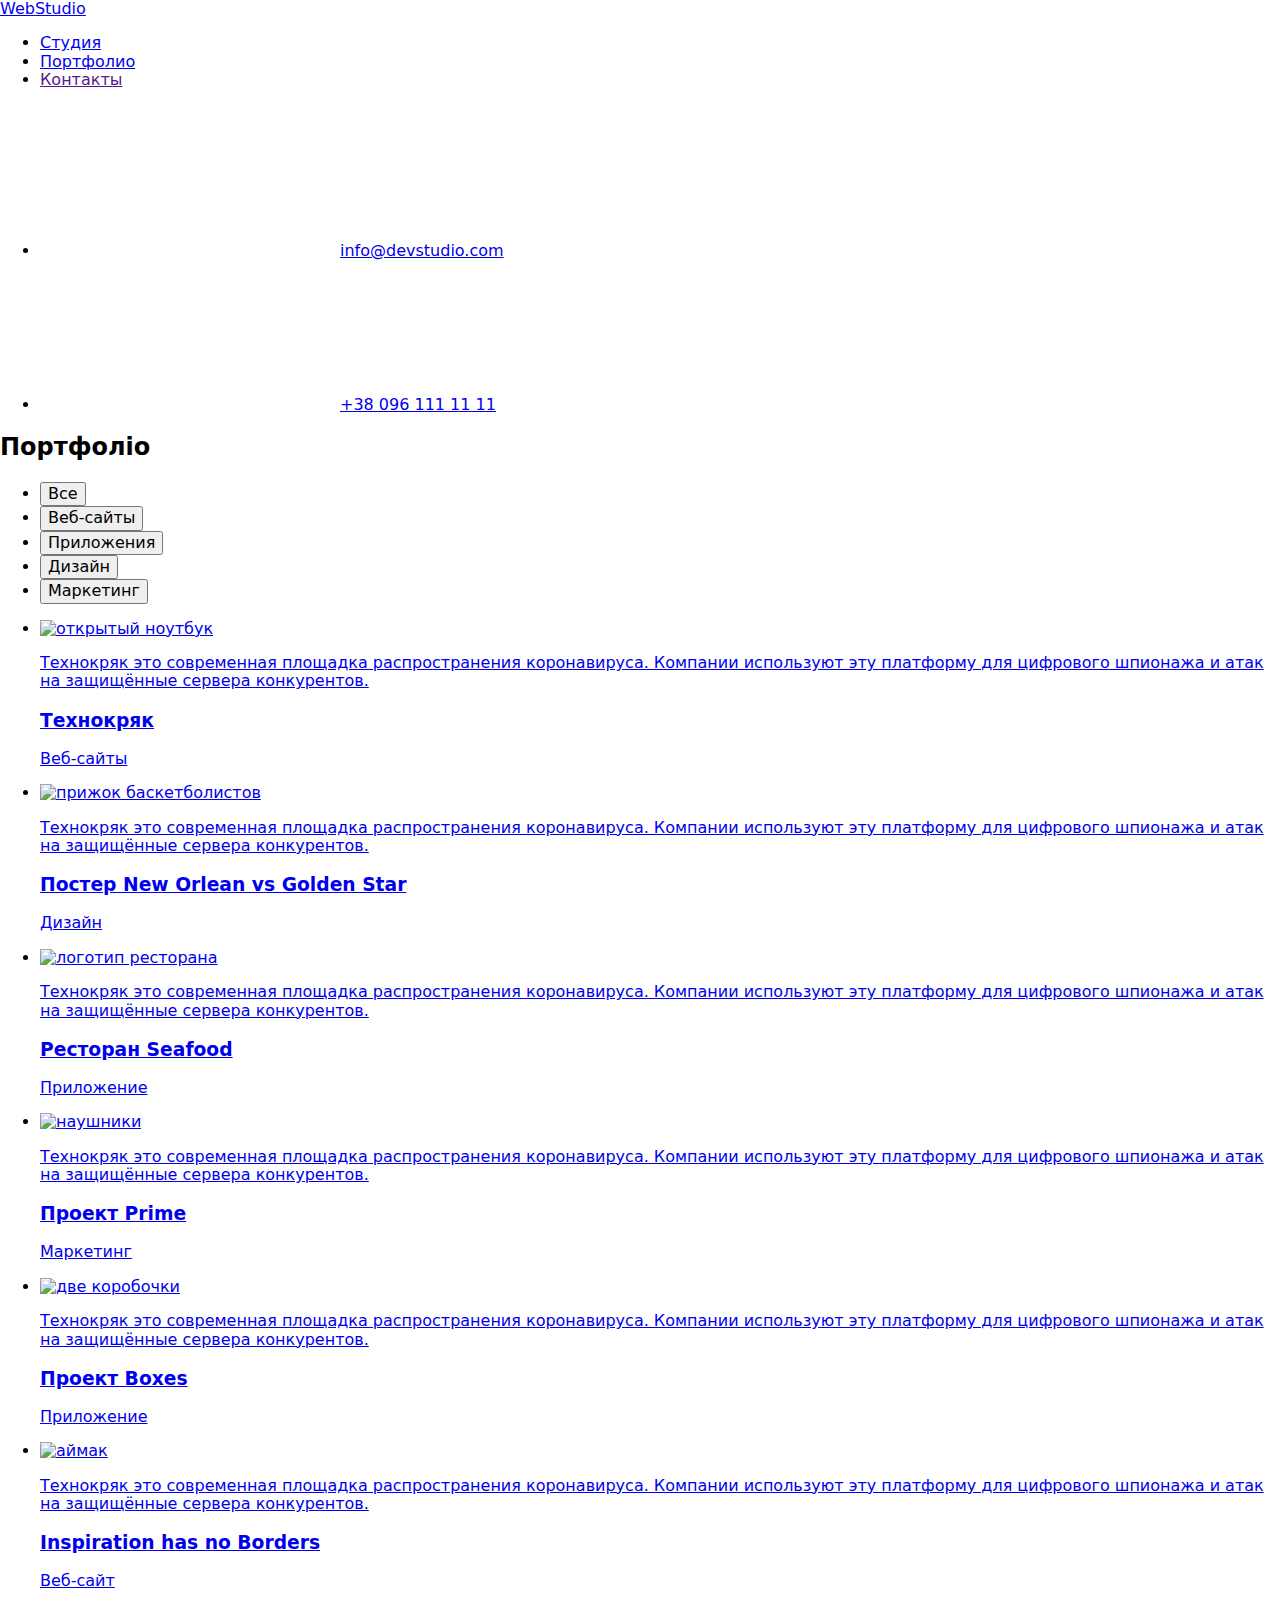
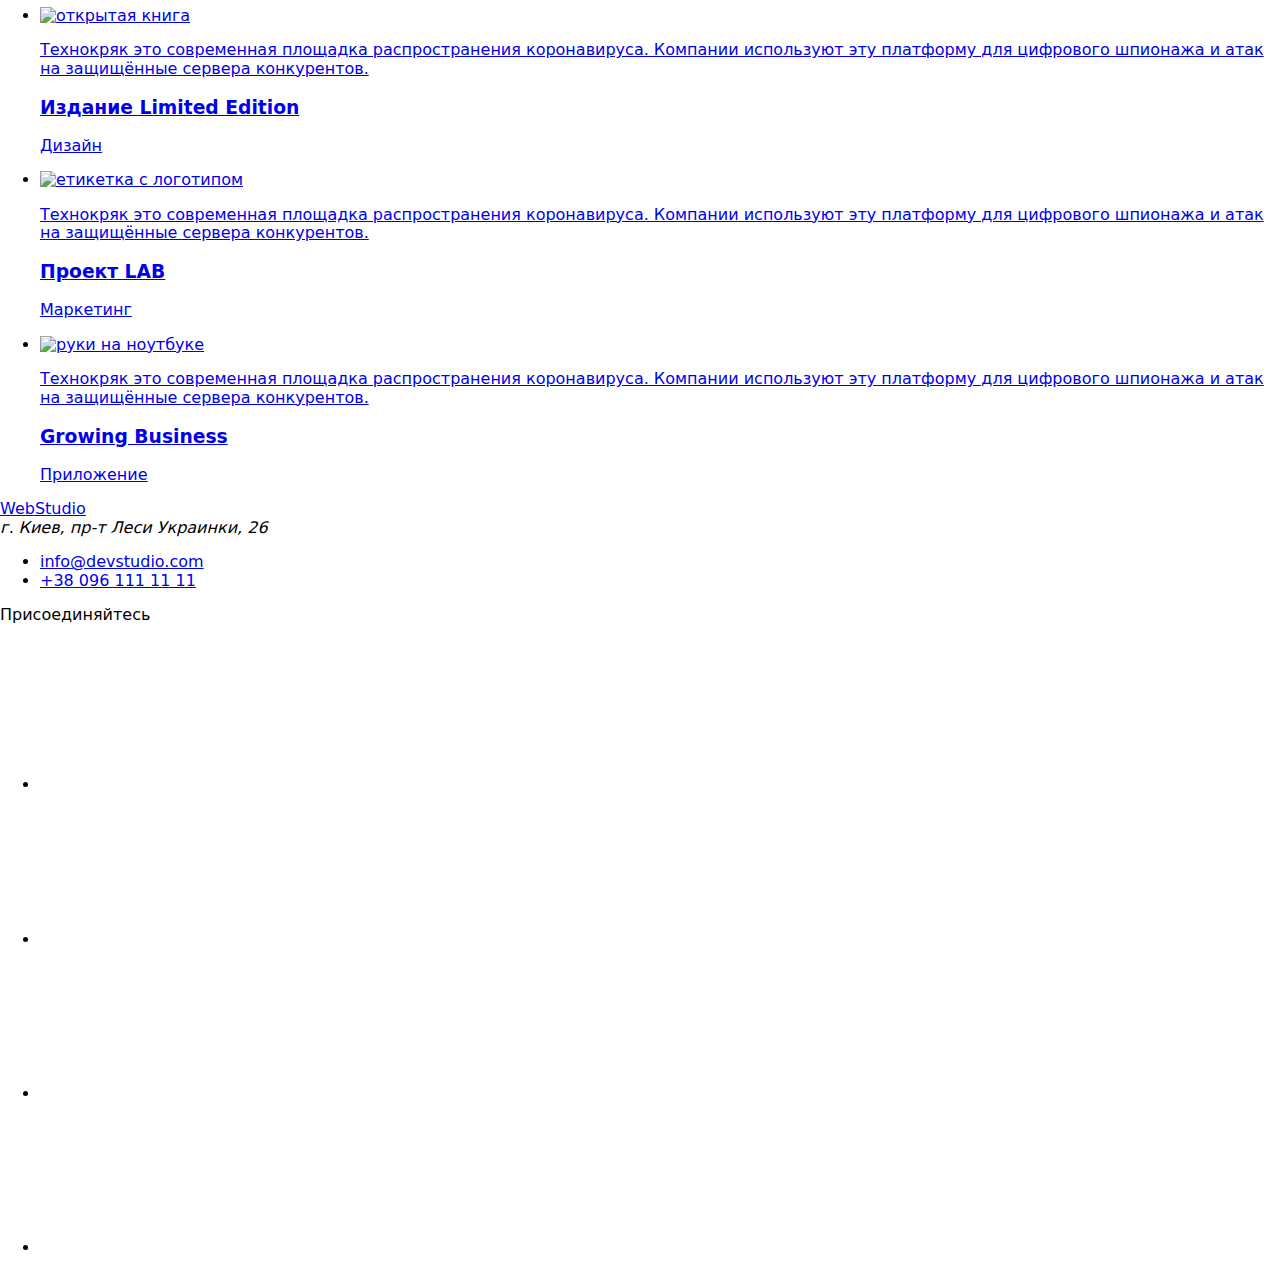
==== portfolio.html @ 2c63444f "Обновляет portfolio.html" ====
<!DOCTYPE html>
<html lang="ru">
  <head>
    <meta charset="UTF-8" />
    <meta name="viewport" content="width=device-width, initial-scale=1.0" />
    <title>WebStudio</title>
    <link rel="stylesheet" href="https://cdnjs.cloudflare.com/ajax/libs/modern-normalize/1.0.0/modern-normalize.min.css">
    <link rel="preconnect" href="https://fonts.gstatic.com"> 
    <link rel="preconnect" href="https://fonts.gstatic.com"> 
    <link href="https://fonts.googleapis.com/css2?family=Raleway:wght@700&family=Roboto:wght@400;500;700;900&display=swap" rel="stylesheet">
    <link rel="stylesheet" href="./css/styles.css">
  </head>

  <body>
    <!--Шапка сайта-->
    <header>
      <div class="head">
        <nav class="navigation">
          <a class="logo-blue" href="./index.html">Web<span class="logo-black">Studio</span>
          </a>
            <ul class="site-nav">
              <li class="item">
                <a href="./index.html" class="link ">Студия</a>
              </li>
              <li class="item">
                <a href="./portfolio.html" class="link current">Портфолио</a>
              </li>
              <li class="item">
                <a href="" class="link">Контакты</a>
              </li>
          </ul>
        </nav>

        <ul class="adrress-header">
          <li class="mail-link"><a class="adrress" href="mailto:info@example.com">
            <svg class="mail-svg">
              <use href="./images/symbol-defs.svg#envelope"></use>
            </svg>info@devstudio.com</a></li>
          <li class="mail-link"><a class="adrress" href="tel:+380991111111">
            <svg class="phone-svg">
              <use href="./images/symbol-defs.svg#smartphone"></use>
            </svg>+38 096 111 11 11</a></li>
      </ul>
      </div>
    </header>

    <main>
      <!--Кнопки-->
      <section class="portfolio">

          <h2 class="visually-hidden">Портфоліо</h2>
            <ul class="filter-item">
              <li class="filter-list">
                <button type="button" class="filter-btn">Все</button>
              </li>
              <li class="filter-list">
                <button type="button" class="filter-btn">Веб-сайты</button>
              </li>
              <li class="filter-list">
                <button type="button" class="filter-btn">Приложения</button>
              </li>
              <li class="filter-list">
                <button type="button" class="filter-btn">Дизайн</button>
              </li>
              <li class="filter-list">
                <button type="button" class="filter-btn">Маркетинг</button>
              </li>
            </ul>
        

      <!--Все предложения в портфолио-->
        <div class="joboffer">
          <ul class="offers-list">
            <li class="item">
              <a class="offers-item-link" href="#">
                <div class="img-overlay">
                    <img src="./images/Laptop.jpg" alt="открытый ноутбук">
                      <p class="paragraf-text">
                        Технокряк это современная площадка распространения коронавируса.
                        Компании используют эту платформу для цифрового шпионажа и атак 
                        на защищённые сервера конкурентов. 
                      </p>
                </div>
            <div class="offers-info">
                  <h3 class="offers-list">Технокряк</h3>
                  <p class="heading">Веб-сайты</p>
                
            </div>
          
            </a>
            </li>
          
          <li class="item">
            <a class="offers-item-link" href="#">
              <div class="img-overlay">
                <img src="./images/Bascketball.jpg" alt="прижок баскетболистов">
                <p class="paragraf-text">
                  Технокряк это современная площадка распространения коронавируса.
                  Компании используют эту платформу для цифрового шпионажа и атак 
                  на защищённые сервера конкурентов. 
                </p>
            </div>
            <div class="offers-info">
              <h3 class="offers-list">Постер New Orlean vs Golden Star</h3>
              <p class="heading">Дизайн</p>
           </div>
            </a>
          </li>
          <li class="item">
            <a class="offers-item-link" href="#">
              <div class="img-overlay">
                <img src="./images/Fish.jpg" alt="логотип ресторана">
                <p class="paragraf-text">
                  Технокряк это современная площадка распространения коронавируса.
                  Компании используют эту платформу для цифрового шпионажа и атак 
                  на защищённые сервера конкурентов. 
                </p>
              </div>
            <div class="offers-info">
              <h3 class="offers-list">Ресторан Seafood</h3>
              <p class="heading">Приложение</p>
            </div>  
          </a>
        </li>
          <li class="item">
            <a class="offers-item-link" href="#">
              <div class="img-overlay">
                <img src="./images/Headphone.jpg" alt="наушники">
                <p class="paragraf-text">
                  Технокряк это современная площадка распространения коронавируса.
                  Компании используют эту платформу для цифрового шпионажа и атак 
                  на защищённые сервера конкурентов. 
                </p>
              </div>
            <div class="offers-info">
              <h3 class="offers-list">Проект Prime</h3>
              <p class="heading">Маркетинг</p>
            </div>
            </a>
          </li>
          <li class="item">
            <a class="offers-item-link" href="#"> 
              <div class="img-overlay">
                <img src="./images/Boxes.jpg" alt="две коробочки">
                <p class="paragraf-text">
                  Технокряк это современная площадка распространения коронавируса.
                  Компании используют эту платформу для цифрового шпионажа и атак 
                  на защищённые сервера конкурентов. 
                </p>
              </div>
            <div class="offers-info">
              <h3 class="offers-list">Проект Boxes</h3>
              <p class="heading">Приложение</p>
            </div>
            </a>
        </li>
          <li class="item">
            <a class="offers-item-link" href="#">
              <div class="img-overlay">
                <img src="./images/Monitor.jpg" alt="аймак">
                <p class="paragraf-text">
                  Технокряк это современная площадка распространения коронавируса.
                  Компании используют эту платформу для цифрового шпионажа и атак 
                  на защищённые сервера конкурентов. 
                </p>
              </div>
            <div class="offers-info">
              <h3 class="offers-list">Inspiration has no Borders</h3>
              <p class="heading">Веб-сайт</p>
            </div>  
          </a>
          </li>
          <li class="item">
            <a class="offers-item-link" href="#">
              <div class="img-overlay">
                <img src="./images/Book.jpg" alt="открытая книга">
                <p class="paragraf-text">
                  Технокряк это современная площадка распространения коронавируса.
                  Компании используют эту платформу для цифрового шпионажа и атак 
                  на защищённые сервера конкурентов. 
                </p>
              </div>
            <div class="offers-info"> 
              <h3 class="offers-list">Издание Limited Edition</h3>
              <p class="heading">Дизайн</p>
            </div>  
          </a>
          </li>
          <li class="item">
            <a class="offers-item-link" href="#">
              <div class="img-overlay">
                <img src="./images/Label.jpg" alt="етикетка с логотипом">
                <p class="paragraf-text">
                  Технокряк это современная площадка распространения коронавируса.
                  Компании используют эту платформу для цифрового шпионажа и атак 
                  на защищённые сервера конкурентов. 
                </p>
              </div>
            <div class="offers-info">
              <h3 class="offers-list">Проект LAB</h3>
              <p class="heading">Маркетинг</p>
            </div>
            </a>
          </li>
          <li class="item">
            <a class="offers-item-link" href="#">
              <div class="img-overlay">
                <img src="./images/LaptopHands.jpg" alt="руки на ноутбуке">
                <p class="paragraf-text">
                  Технокряк это современная площадка распространения коронавируса.
                  Компании используют эту платформу для цифрового шпионажа и атак 
                  на защищённые сервера конкурентов. 
                </p>
              </div>   
            <div class="offers-info">
              <h3 class="offers-list">Growing Business</h3>
              <p class="heading">Приложение</p>
            </div>  
          </a>
          </li>
        </ul>
      </div>
      </section>
    </main>
    <!--Футер-->
    <footer class="footer">
      <div class="container position">
        <div>
            <a href="./index.html" class="logo-blue">Web<span class="logo-white">Studio</span></a>
            <address class="adrress-post">
              г. Киев, пр-т Леси Украинки, 26
              </address>
            <ul class="adrress-footer">
              <li class="adrress-item">
                <a href="mailto:info@example.com" class="adrress">info@devstudio.com</a>
              </li>
              <li>
                <a href="tel:+380991111111" class="adrress">+38 096 111 11 11</a>
              </li>
            </ul>
        </div>
        <div class="socials-footer">
          <p class="footer-apendix">Присоединяйтесь</p>
          <ul class="socials-link svg-list">
            <li class="roster"><a class="master-social" href="https://www.instagram.com">
              <svg class="icon-social"><use href="./images/symbol-defs.svg#instagram"></use>
              </svg>
            </a>
            </li>
            <li class="roster"><a class="master-social" href="https://twitter.com">
              <svg class="icon-social"><use href="./images/symbol-defs.svg#twitter"></use>
              </svg>
            </a>
          </li>
            <li class="roster"><a class="master-social" href="https://www.facebook.com">
              <svg class="icon-social"><use href="./images/symbol-defs.svg#facebook"></use>
              </svg>
            </a>
          </li>
            <li class="roster"><a class="master-social" href="https://www.linkedin.com">
              <svg class="icon-social"><use href="./images/symbol-defs.svg#linkedin"></use>
              </svg>
            </a>
          </li>
          </ul>
        </div>
      </div>
      
    </footer>
  </body>
</html>
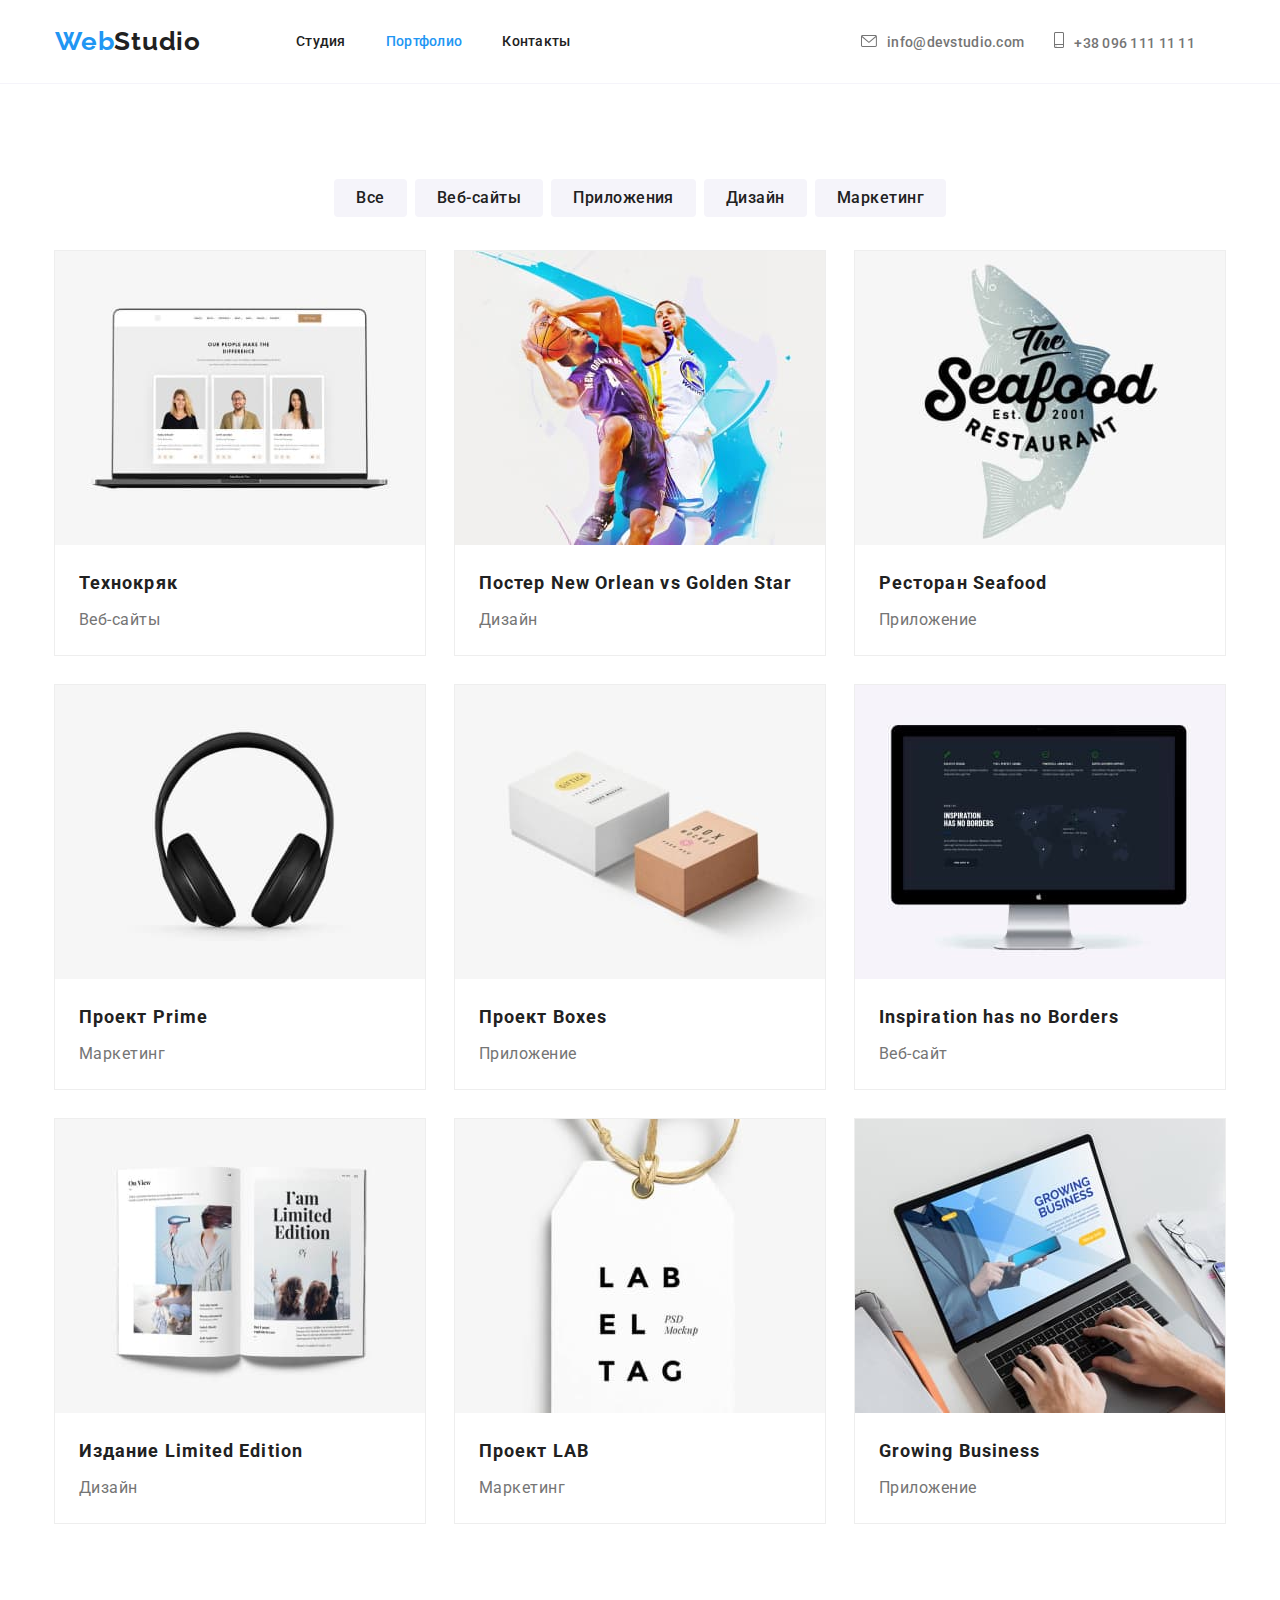
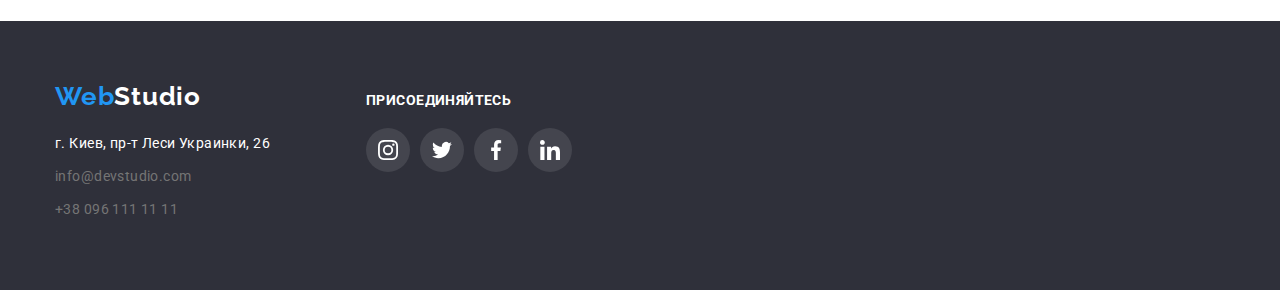
==== commit d9a1a2a7: "Добавляет JS" ====
--- a/portfolio.html
+++ b/portfolio.html
@@ -13,7 +13,7 @@
 
   <body>
     <!--Шапка сайта-->
-    <header>
+    <header class="page-header">
       <div class="head">
         <nav class="navigation">
           <a class="logo-blue" href="./index.html">Web<span class="logo-black">Studio</span>
@@ -267,5 +267,12 @@
       </div>
       
     </footer>
+    <script>
+      const { height: pageHeaderHeight } = document
+        .querySelector(".page-header")
+        .getBoundingClientRect();
+
+      document.body.style.paddingTop = `${pageHeaderHeight}px`;
+    </script>
   </body>
 </html>--- a/css/styles.css
+++ b/css/styles.css
@@ -0,0 +1,839 @@
+:root {
+    --primary-text-color: #757575;
+    --title-text-color:  #212121;
+    --accent-color: #2196F3;
+    --accent-color-card: rgba(33, 150, 243, 0.9);
+    --hero-text-color: #FFFFFF;
+    --transparent-color: rgba(255, 255, 255, 0.6);
+    --icon-main-color:  #AFB1B8;
+
+    --background-main-color: #E5E5E5; 
+    --background-secondary-color: #F5F4FA;
+    --background-hero-color: #C4C4C4;
+    --background-hero-footer-color: #2F303A;
+    --background-head-color: #FFFFFF;
+}          
+        /* цвет основного текста (светло-серый)  #757575; */
+        /* цвет вторичного текста (заголовки, ближе к черному) #212121; */
+        /* цвет акцента #2196F3; */
+        /* цвет текста героя и почтового адреса (белый) #FFFFFF; */
+        /* цвет прозрачный (адрес) rgba(255, 255, 255, 0.6); */
+
+        /* цвет фона основной (белее) #E5E5E5; */
+        /* цвет фона вторичный (серее) #F5F4FA; */
+        /* цвет фона героя и футера #2F303A */
+        /* цвет фона в хедере (белый) #FFFFFF */
+
+body {
+    padding-top: 80px;
+
+    font-family: 'Roboto', sans-serif;
+
+    color: var(--primary-text-color);
+}
+
+h1, 
+h2, 
+h3 {
+    font-family: 'Roboto', sans-serif;
+    font-weight: 900;
+}
+
+main {
+    background-color: var(--background-main-color--);
+}
+
+a {
+    text-decoration: none;
+}
+
+li {
+    list-style: none;
+}
+
+h1, 
+h2,
+h3,
+ul,
+p {
+    margin-top: 0;
+    margin-bottom: 0;
+    padding-left: 0;
+}
+
+/* Common */
+
+.container {
+    display: inline-flex;
+    align-items: center;
+
+    width: 1200px;
+    padding: 0 15px;
+	margin: 0 auto;
+}
+
+
+/* Header */
+
+header {
+    position: fixed;
+    width: 100%;
+    top: 0;
+    left: 0;
+    
+    border-bottom: 1px solid var(--background-secondary-color);
+
+    background-color: var(--background-head-color);
+}
+
+.head {
+    display: flex;
+    align-items: center;
+
+    width: 1200px;
+    padding: 0 15px;
+	margin: 0 auto;
+}
+.navigation {
+    display: flex;
+    align-items: center;
+}
+
+.mail-svg {
+    margin-right: 10px;
+    width: 16px;
+    height: 12px;
+}
+.phone-svg {
+    margin-right: 10px;
+    width: 10px;
+    height: 16px;
+}
+
+.adrress:focus {
+    fill: var(--accent-color)
+}
+    
+/* Logo */
+
+.logo-blue {
+    margin-right: 95px;
+
+    font-family: Raleway;
+    font-weight: 700;
+    font-size: 26px;
+    line-height: 31px;
+    letter-spacing: 0.03em;
+
+    color: var(--accent-color);
+}
+.logo-black {
+    color: var(--title-text-color);
+}
+.logo-white {
+    color: var(--hero-text-color);
+}
+
+/* Site-nav */
+.site-nav {
+    display: flex;
+    align-items: center;
+}
+.site-nav .item {
+    display: inline-flex;
+}
+
+.site-nav > .item:not(:last-child) {
+    margin-right: 40px;
+}
+
+.site-nav .link {
+    display: inline;
+    padding-top: 32px;
+    padding-bottom: 32px;
+
+    font-weight: 500;
+    font-size: 14px;
+    line-height: 1.14px;
+    letter-spacing: 0.02em;
+
+    color: var(--title-text-color);
+}
+
+.site-nav .link:hover,
+.site-nav .link:focus{
+    color: var(--accent-color);
+}
+
+.site-nav .link.current {
+    color: var(--accent-color);
+}
+
+/* Adrress effect */
+
+.adrress-header {
+
+    display: flex;
+    align-items: center;
+    margin-left: auto;
+}
+
+.adrress-header .adrress,
+.adrress-footer .adrress {
+    fill: var(--primary-text-color);
+    color: var(--primary-text-color);
+}
+
+.adrress-header .adrress {
+    display: inline-block;
+    padding: 32px 0;
+    
+    font-family: Roboto;
+    font-weight: 500;
+    font-size: 14px;
+    line-height: 16px;
+    letter-spacing: 0.02em;
+}
+
+.adrress-header .adrress:hover,
+.adrress-header .adrress:focus,
+.adrress-footer .adrress:hover,
+.adrress-footer .adrress:focus{
+    color: var(--accent-color);
+    fill: currentColor;
+}
+
+.mail-link {
+    margin-left: auto;
+    margin-right: 30px;
+}
+
+.adrress-post {
+    margin-top: 20px;
+    margin-bottom: 9px;
+
+    font-style: normal;
+    font-weight: 400;
+    font-size: 14px;
+    line-height: 1.71;
+    letter-spacing: 0.03em;
+
+    color: var(--hero-text-color);
+}
+
+.adrress-footer {
+    margin-bottom: 9px;
+
+    font-style: normal;
+    font-weight: 400;
+    font-size: 14px;
+    line-height: 1.71;
+    letter-spacing: 0.03em;
+}
+
+/* Hero */
+.hero {
+    padding: 0;
+    margin: 0 auto;
+    text-align: center;
+
+    background-color: var(--background-hero-color);
+}
+
+/* Ставить картинку на героя */
+
+.overlay {
+    max-width: 1600px;
+    height: 600px;
+    padding-top: 200px;
+    padding-bottom: 200px;
+    /* image overlay - це виділив на макеті image overlay і там відобразилося */
+    background-image: linear-gradient(
+        to right,
+        rgba(47, 48, 58, 0.4), 
+        rgba(47, 48, 58, 0.4)
+        ), url(../images/hero-image.jpg);
+    background-size: cover;
+    background-position: center;
+    background-repeat: no-repeat;
+    margin: 0 auto;
+    
+    
+
+}
+
+.hero-title {
+    margin: 0 auto 30px;
+    
+    font-size: 44px;
+    line-height: 1.36;
+    letter-spacing: 0.06em;
+    text-transform: uppercase;
+
+    color: var(--hero-text-color);
+}
+
+.heading-container {
+    width: 696px;
+    height: 120px;
+    margin: 0 auto;
+}
+
+/* Button */
+.button {
+    padding: 10px 32px;
+    min-width: 200px;
+    align-items: baseline;
+    text-align: center; 
+    
+    font-weight: 700;
+    font-size: 16px;
+    line-height: 1.87;
+    
+    letter-spacing: 0.06em;
+    cursor: pointer;
+    border-radius: 4px;
+    border: none;
+    color: var(--hero-text-color); 
+    background-color: var(--accent-color);
+}
+
+.button:hover,
+.button:focus {
+    box-shadow: 0px 4px 4px rgba(0, 0, 0, 0.15);
+}
+
+
+
+
+/* Section*/
+
+.visually-hidden {
+    position: absolute;
+    width: 1px;
+    height: 1px;
+    margin: -1px;
+    border: 0;
+    padding: 0;
+    
+    white-space: nowrap;
+    clip-path: inset(100%);
+    clip: rect(0 0 0 0);
+    overflow: hidden;
+  }
+
+.employment-title {
+    margin-bottom: 50px;
+    display: block;
+
+    font-weight: 700;
+    font-size: 36px;
+    line-height: 1.16;
+    text-align: center;
+    letter-spacing: 0.03em;
+
+    color: var(--title-text-color);
+}
+
+.title-description {
+    font-weight: 400;
+    font-size: 14px;
+    line-height: 1.71;
+    letter-spacing: 0.03em;
+}
+
+/* Feature-list */
+.section {
+    padding-top: 94px;
+    padding-bottom: 94px;
+} 
+.feature-list {
+    display: flex;
+}
+
+.feature-svg {
+    display: flex;
+    justify-content: center;
+    margin-bottom: 30px;
+    padding: 25px 0px;
+    background-color: var(--background-secondary-color);
+    border-radius: 4px;
+}
+
+.item-svg {
+  
+    width: 70px;
+    height: 70px;
+}
+.feature-benefits:not(:nth-child(4n)) {
+    margin-right: 30px;
+}
+
+.feature-benefits {
+    width: calc((1170px - 90px) / 4);
+}
+
+.icon-benefits {
+    display: flex;
+    justify-content: center;
+    align-items: center;
+    
+    background-color: var(--background-secondary-color);
+}
+
+.feature-list .title {
+    margin-bottom: 10px;
+
+    font-weight: 700;
+    font-size: 14px;
+    line-height: 1.14;
+    letter-spacing: 0.03em;
+    text-transform: uppercase;
+
+    color: var(--title-text-color);
+}
+
+.feature-list-description {
+    
+    font-weight: 400;
+    font-size: 14px;
+    line-height: 24px;
+    letter-spacing: 0.03em;
+}
+
+/* Employment */
+
+.employment-section {
+    padding-top: 0;
+    padding-bottom: 94px;
+}
+
+.container {
+    display: block;
+}
+
+.team-heading {
+    display: block;
+    margin-bottom: 50px;
+
+    font-weight: 700;
+    font-size: 36px;
+    line-height: 1.16;
+    text-align: center;
+    letter-spacing: 0.03em;
+
+    color: var(--title-text-color);
+}
+
+.employment {
+    
+    display: flex;
+    justify-content: space-between;
+}
+
+.employment .item {
+    position: relative;
+    width: 370px;
+}
+
+.employment-overlay::before {
+    position: absolute;
+}
+
+.employment-overlay {
+    position: absolute;
+    bottom: 0;
+    width: 100%;
+    height: 70px;
+    display: flex;
+    align-items: center;
+    justify-content: center;
+    color: var(--hero-text-color);
+    background: rgba(47, 48, 58, 0.8);
+}
+
+.employment-text {
+    font-family: Roboto;
+    font-style: normal;
+    font-weight: bold;
+    font-size: 14px;
+    line-height: 16px;
+    text-align: center;
+    letter-spacing: 0.03em;
+    text-transform: uppercase;
+}
+
+/* .employment-overlay {
+    display: inline-block;
+    position: relative;
+
+    bottom: 0px;
+    width: 100%;
+    height: 20px;
+
+    background-color: #fff;
+} */
+
+/* Our-team */
+.team-section {
+    background-color: var(--background-secondary-color);
+}
+
+
+.team-list {
+    display: flex;
+    justify-content: space-between;
+    border-radius: 0px;
+}
+
+.social .distance:not(:last-child) {
+    margin-right: 10px;
+}
+
+
+.team-card {
+    height: 428px;
+    border-radius: 0px 0px 4px 4px;
+    box-shadow: 
+    0px 1px 3px rgba(0, 0, 0, 0.12), 
+    0px 1px 1px rgba(0, 0, 0, 0.14), 
+    0px 2px 1px rgba(0, 0, 0, 0.2);
+    background-color: #ffffff;
+    }
+
+.card-face {
+    margin-bottom: 30px;
+}
+
+.team-list .person {
+    margin-bottom: 10px;
+
+    font-weight: 500;
+    font-size: 16px;
+    line-height: 1.19;
+    text-align: center;
+    letter-spacing: 0.03em;
+
+    color: var(--title-text-color);
+}
+
+.duties {
+    margin-bottom: 10px;
+    font-weight: normal;
+    font-size: 16px;
+    line-height: 1.19;
+    text-align: center;
+    letter-spacing: 0.03em;
+}
+
+.social {
+    display: flex;
+    justify-content: center;
+}
+.master-icon:focus,
+.master-icon:hover {
+    background-color: var(--accent-color);
+    color: var(--hero-text-color);
+}
+
+.master-icon {
+    display: inline-flex;
+    justify-content: center;
+    align-items: center;
+    width: 44px;
+    height: 44px;
+    border-radius: 50%;
+
+    background-color: #FFFFFF;
+    color: var(--icon-main-color);
+}
+
+.icon-social {
+    width: 20px;
+    height: 20px;
+    fill: currentColor;
+}
+.position{
+    display: flex;
+    align-items: baseline;
+}
+
+/* Постоянные клиенты */
+
+.client {
+
+}
+
+.client-heading {
+    display: block;
+    margin-top: 94px;
+    margin-bottom: 50px;
+
+    font-weight: 700;
+    font-size: 36px;
+    line-height: 1.16;
+    text-align: center;
+    letter-spacing: 0.03em;
+
+    color: var(--title-text-color);
+}
+
+.client-icon {
+    display: flex;
+    padding-bottom: 94px;
+}
+
+.list {
+    list-style: none;
+    padding-left: 0;
+    padding-right: 0;
+    margin-top: 0;
+    margin-bottom: 0;
+}
+
+.client-container {
+    margin-right: 30px;
+}
+.client-link:focus,
+.client-link:hover {
+    fill: var(--accent-color);
+    border: 1px solid var(--accent-color);
+}
+
+.client-link {
+    display: block;
+    width: 170px;
+    height: 90px;
+    border: 1px solid #afb1b8;
+    border-radius: 4px;
+    color: var(--icon-main-color);
+    fill: var(--icon-main-color);
+}
+
+.client-svg1 {
+    width: 44px;
+    height: 49px;
+    margin: 20px 63px;
+}
+/* Футер */
+
+.footer-apendix {
+    margin-bottom: 20px;
+}
+
+.footer {
+    padding-top: 60px;
+    padding-bottom: 60px;
+    background-color: var(--background-hero-footer-color);
+}
+
+.adrress-footer .adrress-item:not(:last-child) {
+    margin-bottom: 9px;
+    
+}
+
+.socials-footer {
+    display: block;
+    margin-left: 70px;
+    align-items: center;
+    font-style: normal;
+    font-weight: 700;
+    font-size: 14px;
+    line-height: 16px;
+    letter-spacing: 0.03em;
+    text-transform: uppercase;
+
+    color: var(--hero-text-color);
+}
+
+.master-social:hover,
+.master-social:focus {
+    background-color: var(--accent-color);
+    color: var(--hero-text-color);
+}
+
+.socials-link {
+    display: inline-flex;
+    justify-content: center;
+}
+
+.socials-link .roster:not(:last-child) {
+    margin-right: 10px;
+}
+
+.master-social {
+    display: inline-flex;
+    justify-content: center;
+    align-items: center;
+    width: 44px;
+    height: 44px;
+    border-radius: 50%;
+
+    background-color: rgba(255, 255, 255, 0.1);
+    color: var(--hero-text-color);
+}
+
+
+                /* Стили для portfolio.html */
+
+/* Butoons */
+.portfolio {
+    padding-top: 94px;
+    padding-bottom: 94px;
+}
+
+.filter-item {
+	display: flex;
+	justify-content: center;
+    margin-bottom: 34px;
+}
+
+.filter-list:not(:last-child) {
+    margin-right: 8px;
+}
+
+.filter-btn{
+    padding: 6px 22px;
+
+    align-items: baseline;
+
+    cursor: pointer;
+    border-style: none;
+    border-radius: 4px;
+    min-width: 73px;
+
+    font-weight: 500;
+    font-size: 16px;
+    line-height: 1.62;
+    text-align: center;
+    letter-spacing: 0.03em;
+
+    color: var(--title-text-color);
+    background-color: var(--background-secondary-color);
+}
+
+.filter-btn:hover,
+.filter-btn:focus{
+    color: var(--hero-text-color);
+    background-color: var(--accent-color);
+    box-shadow: 0px 3px 1px rgba(0, 0, 0, 0.1),
+                0px 1px 2px rgba(0, 0, 0, 0.08), 
+                0px 2px 2px rgba(0, 0, 0, 0.12);
+}
+
+                /* All offers */
+ 
+.joboffer {   
+
+    width: 1200px;
+    padding: 0 15px;
+    margin: 0 auto;
+}
+
+.offers-list { 
+    
+    display: flex;
+    flex-wrap: wrap;
+
+    margin-bottom: 4px;
+
+    font-weight: 700;
+    font-size: 18px;
+    line-height: 2;
+    letter-spacing: 0.06em;
+
+    color: var(--title-text-color);
+} 
+
+.offers-list .item {
+
+    /* position: relative; */
+    width: 370px;
+
+    outline: 1px solid #eeeeee;
+    margin-right: 30px;
+    margin-bottom: 30px;
+
+    background-color: #fff;
+}
+
+.offers-list .item:nth-child(3n) {
+    margin-right: 0;
+}
+
+.offers-list .item:nth-last-child(-n +3) {
+    margin-bottom: 0;
+}
+.offers-list a,
+.offers-list img {
+    display: block;
+}
+
+.heading {
+    font-weight: 400;
+    font-size: 16px;
+    line-height: 1.87;
+    letter-spacing: 0.03em;
+
+    color: var(--primary-text-color);
+}    
+.offers-item-link:focus,
+.offers-item-link:hover {
+    box-shadow: 0px 1px 1px rgba(0, 0, 0, 0.12), 
+                0px 4px 4px rgba(0, 0, 0, 0.06), 
+                1px 4px 6px rgba(0, 0, 0, 0.16);
+}
+
+.offers-item-link .offers-info {
+    padding: 20px 24px;
+}
+
+.img-overlay {
+    position: relative;
+}
+
+/* Card text */
+
+.paragraf-text {
+    position: absolute;
+    
+    display: flex;
+
+    color: var(--hero-text-color);
+    width: 322px;
+    height: 168px;
+    top: 63px;
+    right: 24px;
+    bottom: 63px;
+    left: 24px;
+
+    font-weight: normal;
+    font-size: 18px;
+    line-height: 1.56;
+    letter-spacing: 0.03em;
+
+    opacity: 0;
+}
+
+.item:hover .paragraf-text {
+    opacity: 1;
+}
+
+.img-overlay:hover::before{
+    opacity: 1;
+}
+
+.img-overlay:before {
+    display: inline-block;
+    content: '';
+
+    position: absolute;
+    width: 100%;
+    height: 100%;    
+    bottom: 0;
+    background-color: var(--accent-color-card);
+    opacity: 0;
+}
+
+
+
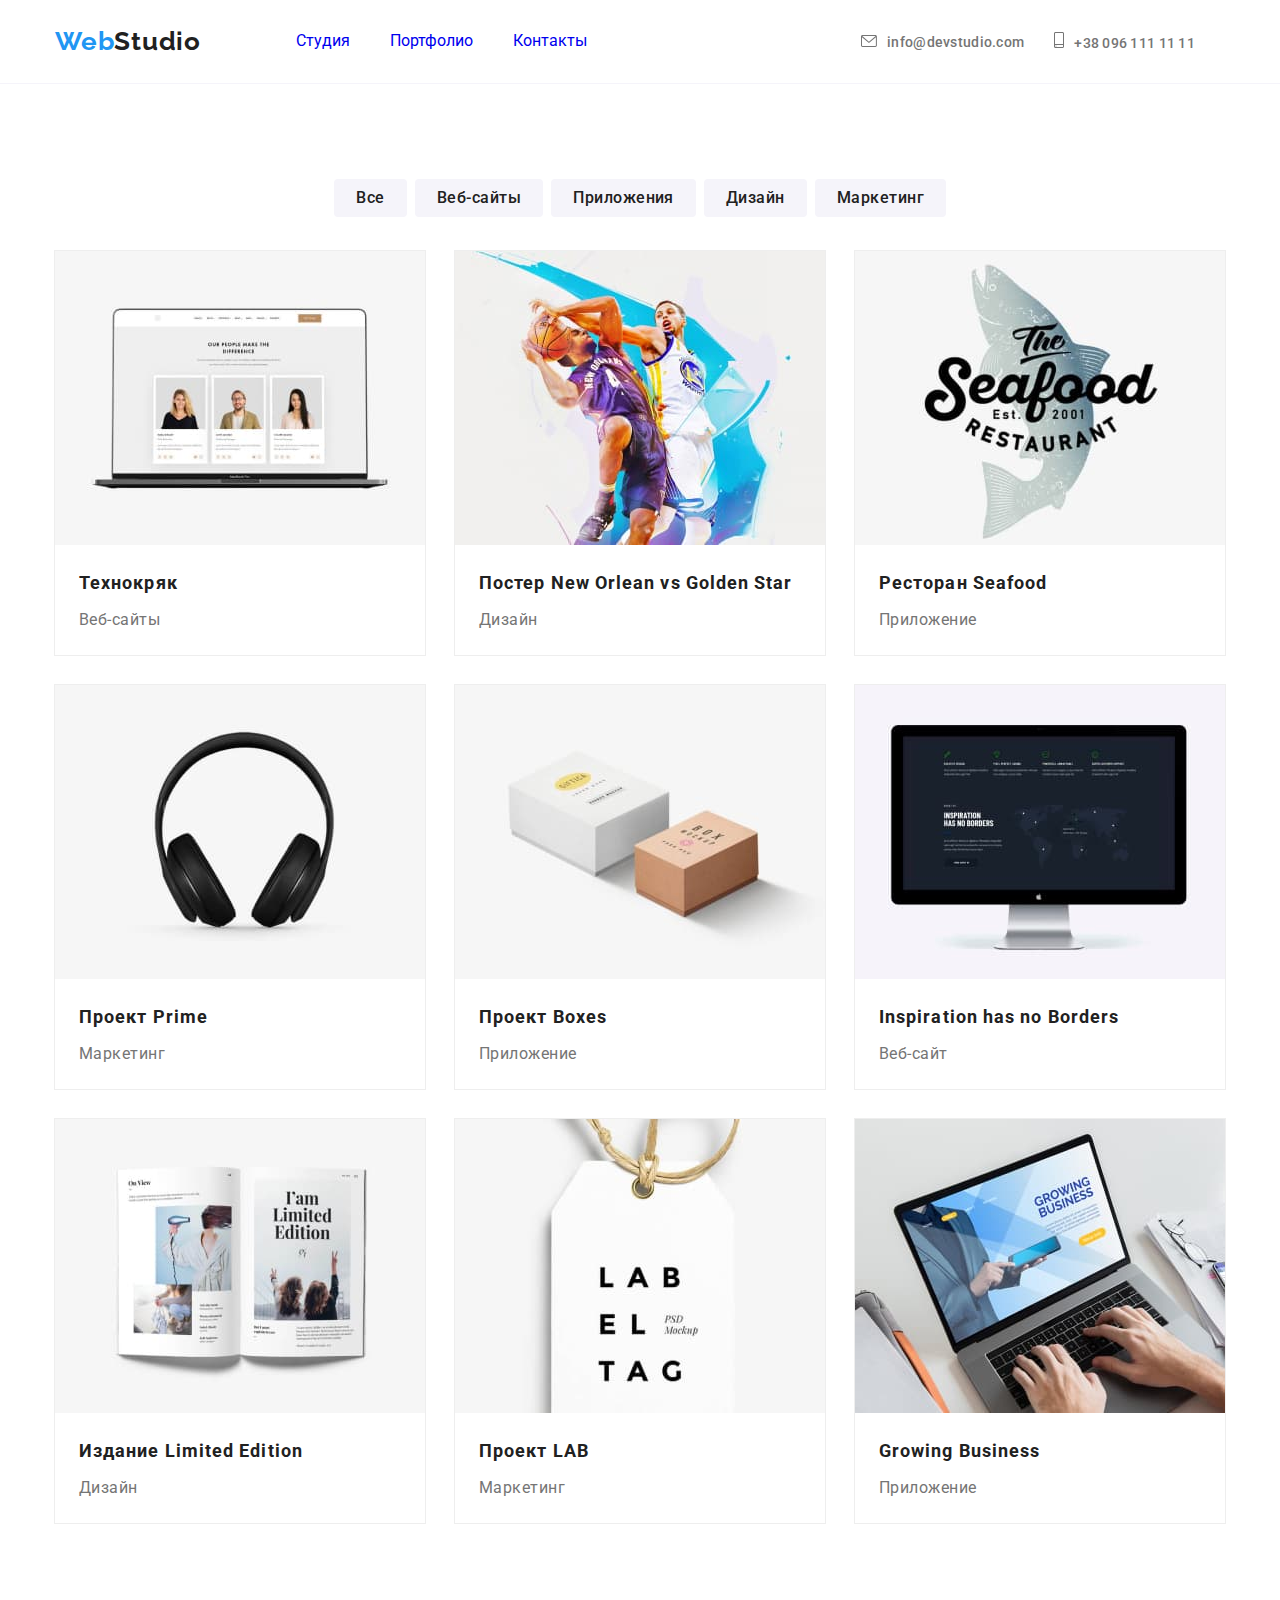
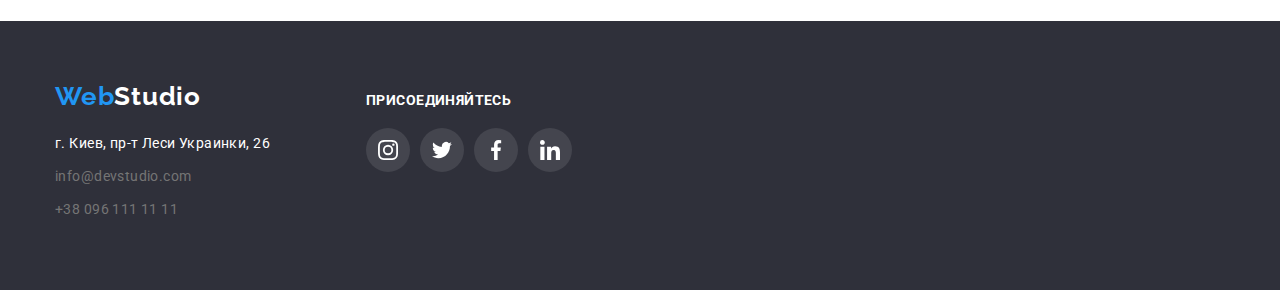
==== commit eea0e5cb: "Обновляет portfolio.html" ====
--- a/portfolio.html
+++ b/portfolio.html
@@ -20,13 +20,13 @@
           </a>
             <ul class="site-nav">
               <li class="item">
-                <a href="./index.html" class="link ">Студия</a>
+                <a class="header-link" href="./index.html">Студия</a>
               </li>
               <li class="item">
-                <a href="./portfolio.html" class="link current">Портфолио</a>
+                <a class="header-link current" href="./portfolio.html">Портфолио</a>
               </li>
               <li class="item">
-                <a href="" class="link">Контакты</a>
+                <a class="header-link" href="#">Контакты</a>
               </li>
           </ul>
         </nav>
--- a/css/styles.css
+++ b/css/styles.css
@@ -75,12 +75,12 @@
 
 /* Header */
 
-header {
+.page-header {
     position: fixed;
     width: 100%;
     top: 0;
     left: 0;
-    
+    z-index: 1;
     border-bottom: 1px solid var(--background-secondary-color);
 
     background-color: var(--background-head-color);
@@ -815,15 +815,18 @@
     opacity: 0;
 }
 
-.item:hover .paragraf-text {
+.item:hover .paragraf-text,
+.item:focus .paragraf-text {
     opacity: 1;
 }
 
-.img-overlay:hover::before{
+.img-overlay:hover:before,
+.img-overlay:focus:before {
     opacity: 1;
 }
 
-.img-overlay:before {
+.img-overlay:before,
+.img-overlay:focus {
     display: inline-block;
     content: '';
 
@@ -835,5 +838,50 @@
     opacity: 0;
 }
 
-
-
+.backdrop {
+    position: fixed;
+    top: 0;
+    left: 0;
+    width: 100%;
+    height: 100%;
+    background-color: rgba(0, 0, 0, 0.2);
+}
+
+.backdrop.is-hidden {
+    opacity: 0;
+    pointer-events: none;
+}
+
+.modal {
+    position: absolute;
+    top: 50%;
+    left: 50%;
+    transform: translate(-50%, -50%);
+
+    min-height: 580px;
+    min-width: 530px;
+    background-color: var(--background-head-color);
+
+}
+
+.modal-close-buttom {
+    position: absolute;
+
+    top: 8px;
+    right: 8px;
+    height: 30px;
+    width: 30px;
+
+    border-radius: 50%;
+    border: 1px solid rgba(0, 0, 0, 0.1);
+    background-color: var(--background-head-color);
+    display: flex;
+    justify-content: center;
+    align-items: center;
+}
+
+.icon-modal-close {
+    width: 11px;
+    height: 11px;
+}
+
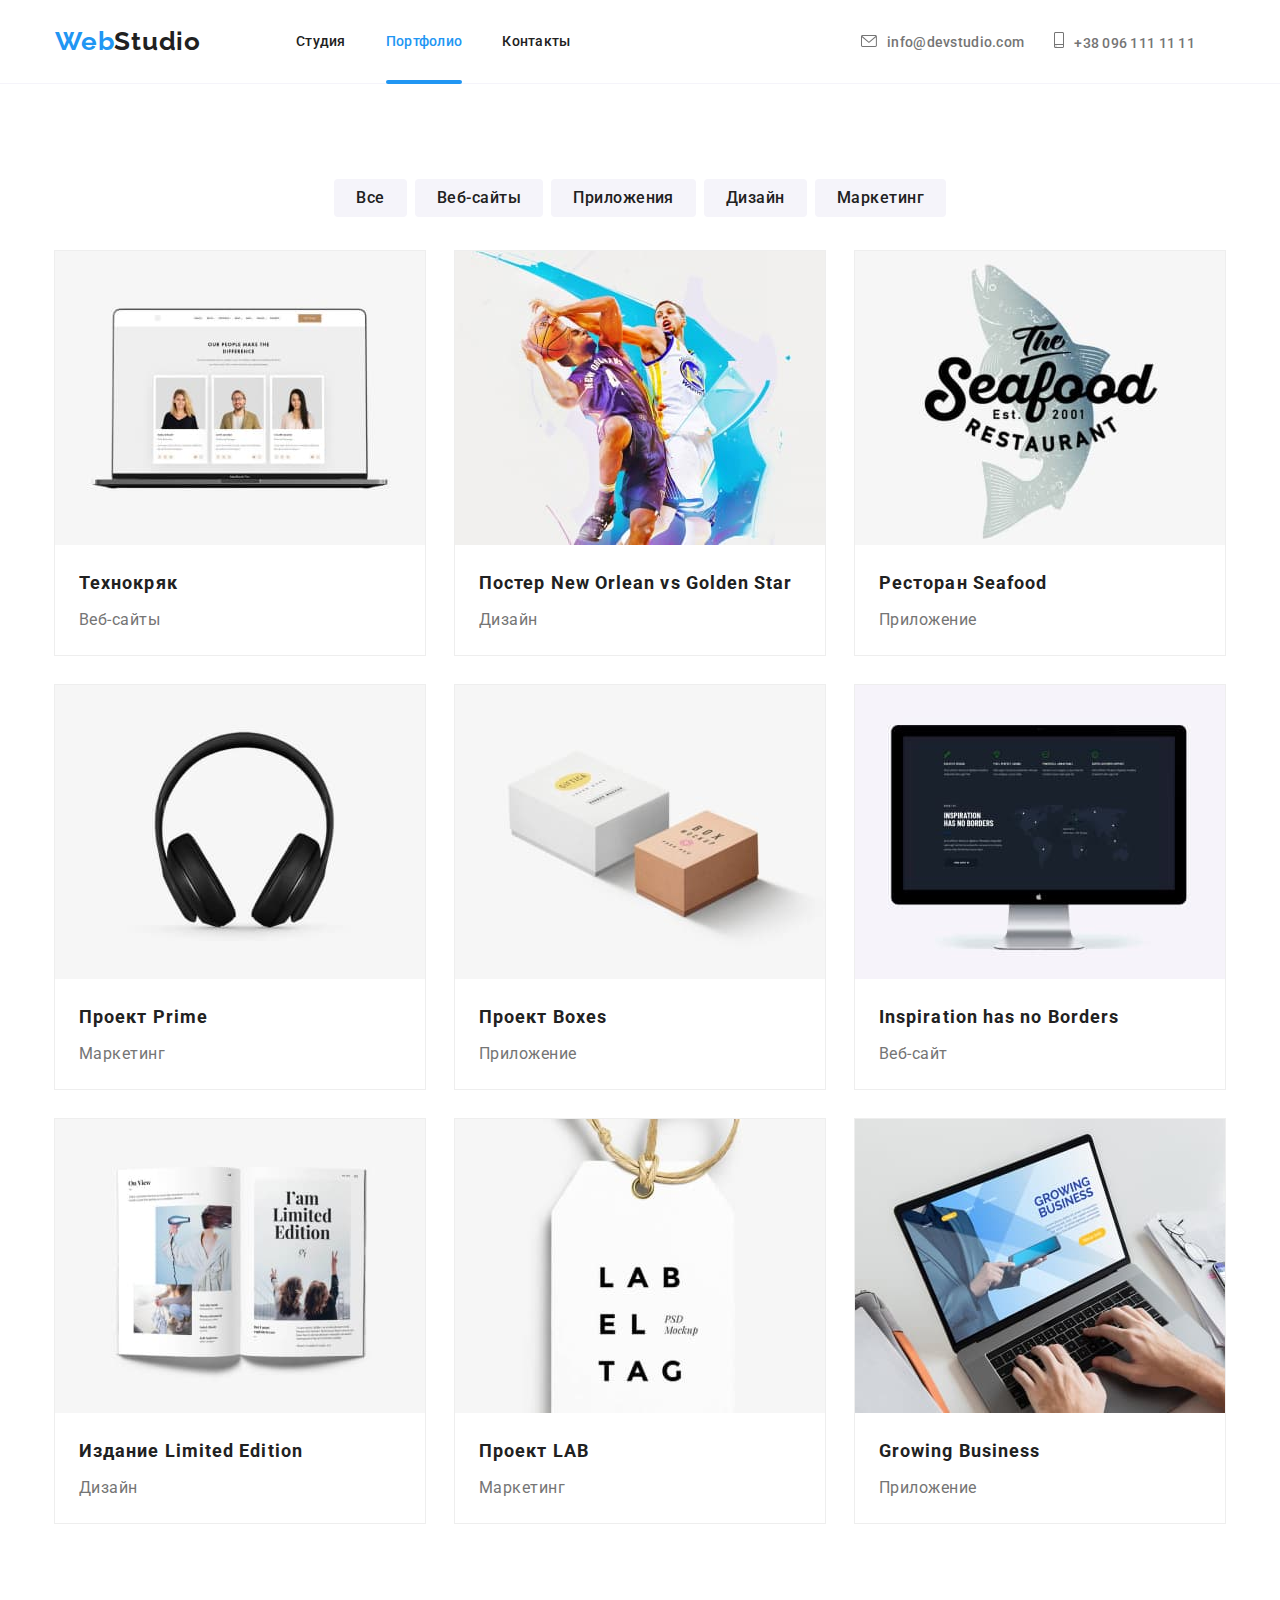
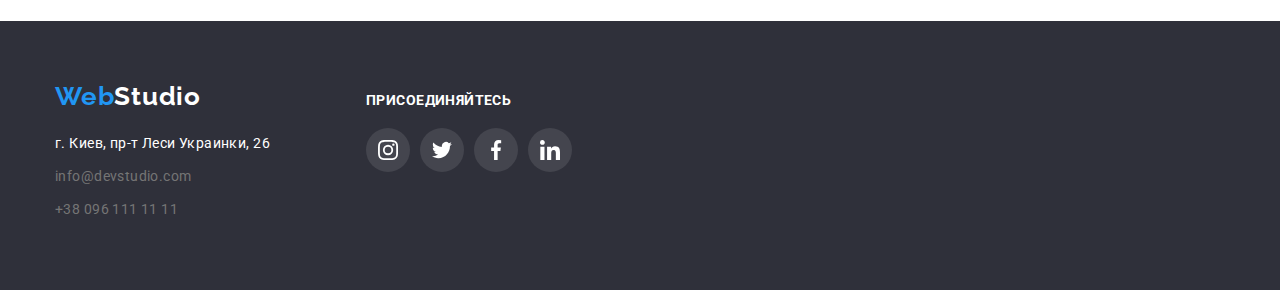
==== commit 1d78edca: "Обновляет portfolio.html" ====
--- a/portfolio.html
+++ b/portfolio.html
@@ -73,14 +73,15 @@
           <ul class="offers-list">
             <li class="item">
               <a class="offers-item-link" href="#">
-                <div class="img-overlay">
-                    <img src="./images/Laptop.jpg" alt="открытый ноутбук">
+                <div class="master-photo">
+                <img src="./images/Laptop.jpg" alt="открытый ноутбук">
+                <div class="portfolio-overlay"></div>
+                </div>
                       <p class="paragraf-text">
                         Технокряк это современная площадка распространения коронавируса.
                         Компании используют эту платформу для цифрового шпионажа и атак 
                         на защищённые сервера конкурентов. 
                       </p>
-                </div>
             <div class="offers-info">
                   <h3 class="offers-list">Технокряк</h3>
                   <p class="heading">Веб-сайты</p>
@@ -89,17 +90,17 @@
           
             </a>
             </li>
-          
-          <li class="item">
-            <a class="offers-item-link" href="#">
-              <div class="img-overlay">
-                <img src="./images/Bascketball.jpg" alt="прижок баскетболистов">
-                <p class="paragraf-text">
-                  Технокряк это современная площадка распространения коронавируса.
-                  Компании используют эту платформу для цифрового шпионажа и атак 
-                  на защищённые сервера конкурентов. 
-                </p>
-            </div>
+          <li class="item">
+            <a class="offers-item-link" href="#">
+              <div class="master-photo">
+              <img src="./images/Bascketball.jpg" alt="прижок баскетболистов">
+                <div class="portfolio-overlay"></div> 
+              </div>    
+                <p class="paragraf-text">
+                  Технокряк это современная площадка распространения коронавируса.
+                  Компании используют эту платформу для цифрового шпионажа и атак 
+                  на защищённые сервера конкурентов. 
+                </p>
             <div class="offers-info">
               <h3 class="offers-list">Постер New Orlean vs Golden Star</h3>
               <p class="heading">Дизайн</p>
@@ -108,30 +109,32 @@
           </li>
           <li class="item">
             <a class="offers-item-link" href="#">
-              <div class="img-overlay">
-                <img src="./images/Fish.jpg" alt="логотип ресторана">
-                <p class="paragraf-text">
-                  Технокряк это современная площадка распространения коронавируса.
-                  Компании используют эту платформу для цифрового шпионажа и атак 
-                  на защищённые сервера конкурентов. 
-                </p>
-              </div>
+              <div class="master-photo">
+              <img src="./images/Fish.jpg" alt="логотип ресторана">
+              <div class="portfolio-overlay"></div>
+              </div>
+                <p class="paragraf-text">
+                  Технокряк это современная площадка распространения коронавируса.
+                  Компании используют эту платформу для цифрового шпионажа и атак 
+                  на защищённые сервера конкурентов. 
+                </p>
             <div class="offers-info">
               <h3 class="offers-list">Ресторан Seafood</h3>
               <p class="heading">Приложение</p>
             </div>  
           </a>
-        </li>
-          <li class="item">
-            <a class="offers-item-link" href="#">
-              <div class="img-overlay">
-                <img src="./images/Headphone.jpg" alt="наушники">
-                <p class="paragraf-text">
-                  Технокряк это современная площадка распространения коронавируса.
-                  Компании используют эту платформу для цифрового шпионажа и атак 
-                  на защищённые сервера конкурентов. 
-                </p>
-              </div>
+          </li>
+          <li class="item">
+            <a class="offers-item-link" href="#">
+            <div class="master-photo">
+              <img src="./images/Headphone.jpg" alt="наушники">
+                  <div class="portfolio-overlay"></div>
+              </div>
+                <p class="paragraf-text">
+                  Технокряк это современная площадка распространения коронавируса.
+                  Компании используют эту платформу для цифрового шпионажа и атак 
+                  на защищённые сервера конкурентов. 
+                </p>
             <div class="offers-info">
               <h3 class="offers-list">Проект Prime</h3>
               <p class="heading">Маркетинг</p>
@@ -139,31 +142,33 @@
             </a>
           </li>
           <li class="item">
-            <a class="offers-item-link" href="#"> 
-              <div class="img-overlay">
-                <img src="./images/Boxes.jpg" alt="две коробочки">
-                <p class="paragraf-text">
-                  Технокряк это современная площадка распространения коронавируса.
-                  Компании используют эту платформу для цифрового шпионажа и атак 
-                  на защищённые сервера конкурентов. 
-                </p>
-              </div>
+            <a class="offers-item-link" href="#">
+            <div class="master-photo">
+              <img src="./images/Boxes.jpg" alt="две коробочки">
+              <div class="portfolio-overlay"></div>
+            </div> 
+                <p class="paragraf-text">
+                  Технокряк это современная площадка распространения коронавируса.
+                  Компании используют эту платформу для цифрового шпионажа и атак 
+                  на защищённые сервера конкурентов. 
+                </p>
             <div class="offers-info">
               <h3 class="offers-list">Проект Boxes</h3>
               <p class="heading">Приложение</p>
             </div>
             </a>
-        </li>
-          <li class="item">
-            <a class="offers-item-link" href="#">
-              <div class="img-overlay">
+          </li>
+          <li class="item">
+            <a class="offers-item-link" href="#">
+              <div class="master-photo">
                 <img src="./images/Monitor.jpg" alt="аймак">
-                <p class="paragraf-text">
-                  Технокряк это современная площадка распространения коронавируса.
-                  Компании используют эту платформу для цифрового шпионажа и атак 
-                  на защищённые сервера конкурентов. 
-                </p>
-              </div>
+                <div class="portfolio-overlay"></div>
+              </div>
+                <p class="paragraf-text">
+                  Технокряк это современная площадка распространения коронавируса.
+                  Компании используют эту платформу для цифрового шпионажа и атак 
+                  на защищённые сервера конкурентов. 
+                </p>
             <div class="offers-info">
               <h3 class="offers-list">Inspiration has no Borders</h3>
               <p class="heading">Веб-сайт</p>
@@ -172,14 +177,15 @@
           </li>
           <li class="item">
             <a class="offers-item-link" href="#">
-              <div class="img-overlay">
+              <div class="master-photo">
                 <img src="./images/Book.jpg" alt="открытая книга">
-                <p class="paragraf-text">
-                  Технокряк это современная площадка распространения коронавируса.
-                  Компании используют эту платформу для цифрового шпионажа и атак 
-                  на защищённые сервера конкурентов. 
-                </p>
-              </div>
+                <div class="portfolio-overlay"></div>
+              </div>
+                <p class="paragraf-text">
+                  Технокряк это современная площадка распространения коронавируса.
+                  Компании используют эту платформу для цифрового шпионажа и атак 
+                  на защищённые сервера конкурентов. 
+                </p>
             <div class="offers-info"> 
               <h3 class="offers-list">Издание Limited Edition</h3>
               <p class="heading">Дизайн</p>
@@ -188,14 +194,15 @@
           </li>
           <li class="item">
             <a class="offers-item-link" href="#">
-              <div class="img-overlay">
+              <div class="master-photo">
                 <img src="./images/Label.jpg" alt="етикетка с логотипом">
-                <p class="paragraf-text">
-                  Технокряк это современная площадка распространения коронавируса.
-                  Компании используют эту платформу для цифрового шпионажа и атак 
-                  на защищённые сервера конкурентов. 
-                </p>
-              </div>
+              <div class="portfolio-overlay"></div>
+              </div>
+                <p class="paragraf-text">
+                  Технокряк это современная площадка распространения коронавируса.
+                  Компании используют эту платформу для цифрового шпионажа и атак 
+                  на защищённые сервера конкурентов. 
+                </p>
             <div class="offers-info">
               <h3 class="offers-list">Проект LAB</h3>
               <p class="heading">Маркетинг</p>
@@ -204,14 +211,15 @@
           </li>
           <li class="item">
             <a class="offers-item-link" href="#">
-              <div class="img-overlay">
+              <div class="master-photo">
                 <img src="./images/LaptopHands.jpg" alt="руки на ноутбуке">
-                <p class="paragraf-text">
-                  Технокряк это современная площадка распространения коронавируса.
-                  Компании используют эту платформу для цифрового шпионажа и атак 
-                  на защищённые сервера конкурентов. 
-                </p>
-              </div>   
+                <div class="portfolio-overlay"></div>
+              </div>
+                <p class="paragraf-text">
+                  Технокряк это современная площадка распространения коронавируса.
+                  Компании используют эту платформу для цифрового шпионажа и атак 
+                  на защищённые сервера конкурентов. 
+                </p>  
             <div class="offers-info">
               <h3 class="offers-list">Growing Business</h3>
               <p class="heading">Приложение</p>
--- a/css/styles.css
+++ b/css/styles.css
@@ -147,7 +147,7 @@
     margin-right: 40px;
 }
 
-.site-nav .link {
+.site-nav .header-link {
     display: inline;
     padding-top: 32px;
     padding-bottom: 32px;
@@ -160,13 +160,39 @@
     color: var(--title-text-color);
 }
 
-.site-nav .link:hover,
-.site-nav .link:focus{
+.site-nav .header-link:hover,
+.site-nav .header-link:focus{
     color: var(--accent-color);
 }
 
-.site-nav .link.current {
+.site-nav .header-link.current {
     color: var(--accent-color);
+}
+
+/* Оформлення підкреслення в хедері */
+.header-link{
+    position: relative;
+    display: block;
+}
+
+.header-link::after {
+    content: '';
+
+    position: absolute;
+    bottom: -10px;
+    left: 0;
+
+    display: block;
+    width: 100%;
+    height: 4px;
+
+    border-radius: 2px;
+    background-color: var(--accent-color);
+    opacity: 0;
+}
+.current.header-link:after,
+.header-link:hover:after{
+    opacity: 1;
 }
 
 /* Adrress effect */
@@ -715,7 +741,7 @@
 .filter-btn:hover,
 .filter-btn:focus{
     color: var(--hero-text-color);
-    background-color: var(--accent-color);
+    background-color: var(--accent-color-card);
     box-shadow: 0px 3px 1px rgba(0, 0, 0, 0.1),
                 0px 1px 2px rgba(0, 0, 0, 0.08), 
                 0px 2px 2px rgba(0, 0, 0, 0.12);
@@ -822,8 +848,9 @@
 
 .img-overlay:hover:before,
 .img-overlay:focus:before {
+    
     opacity: 1;
-}
+} 
 
 .img-overlay:before,
 .img-overlay:focus {
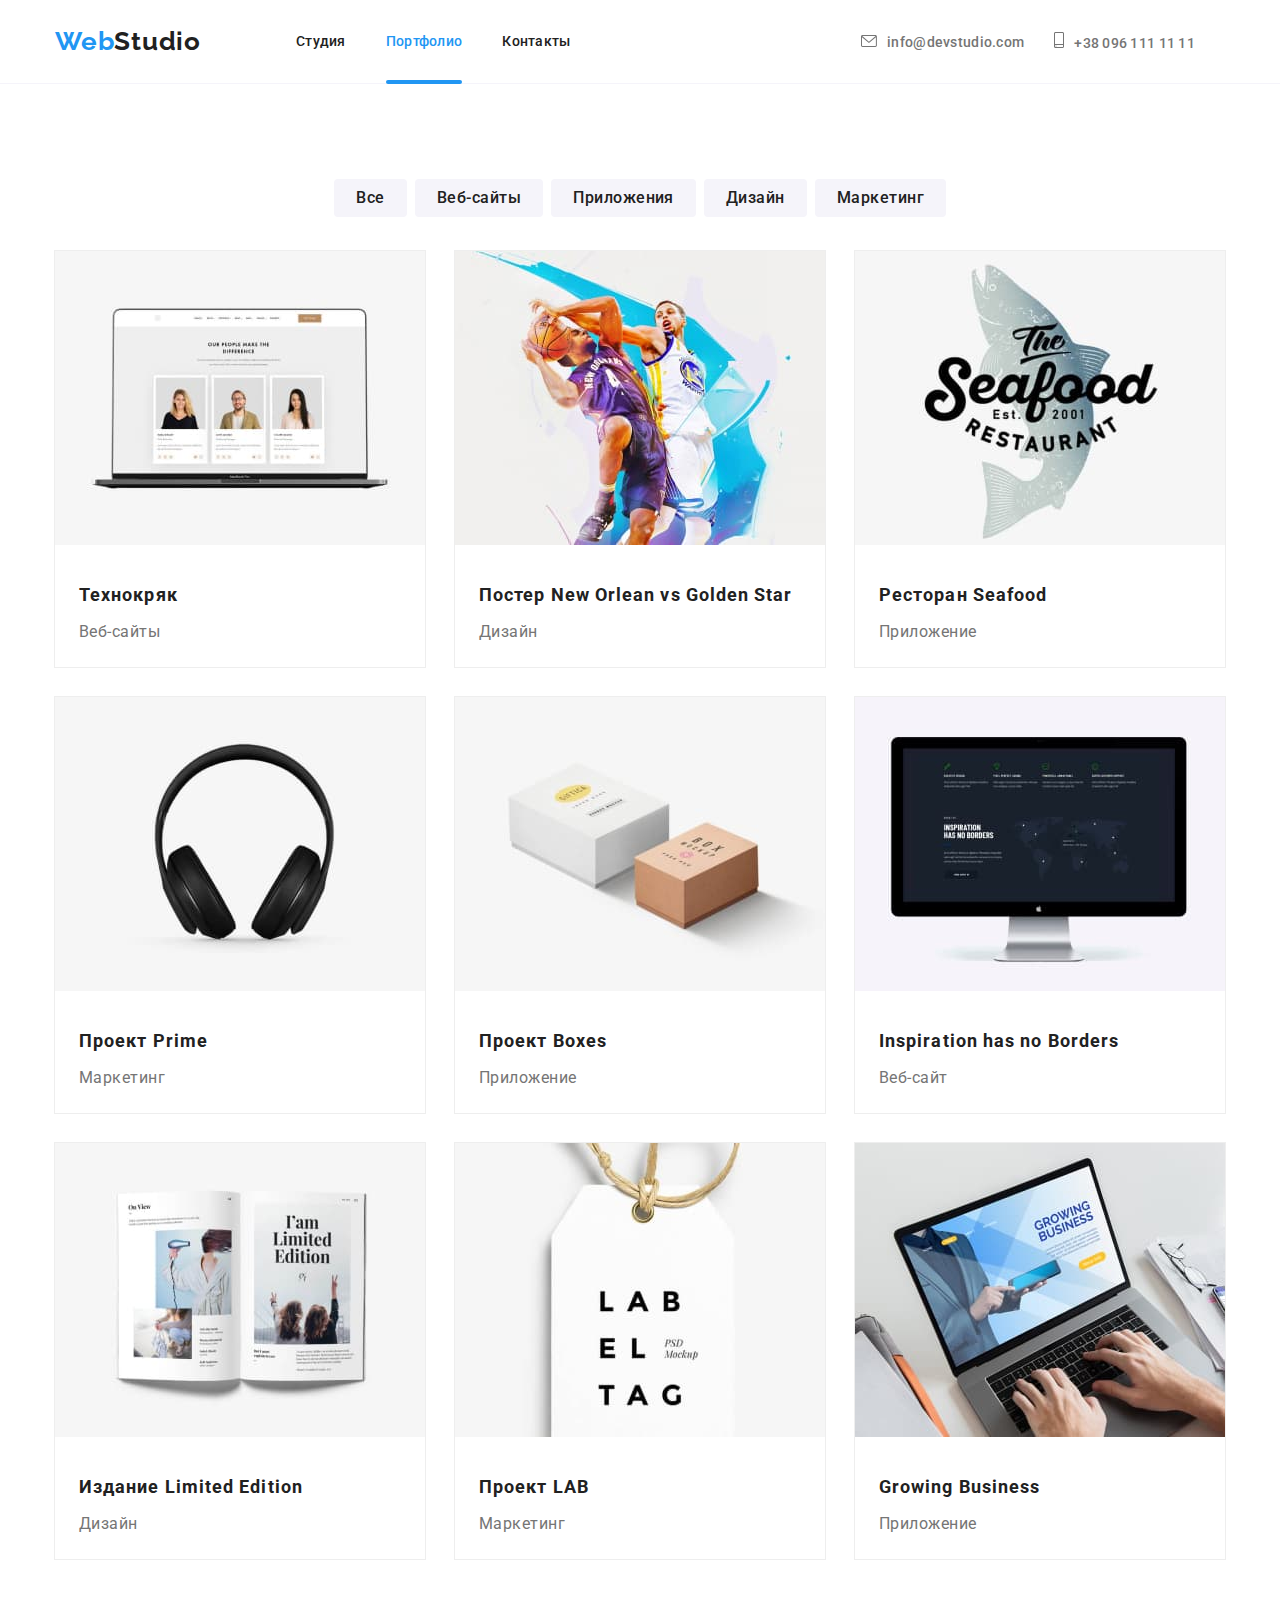
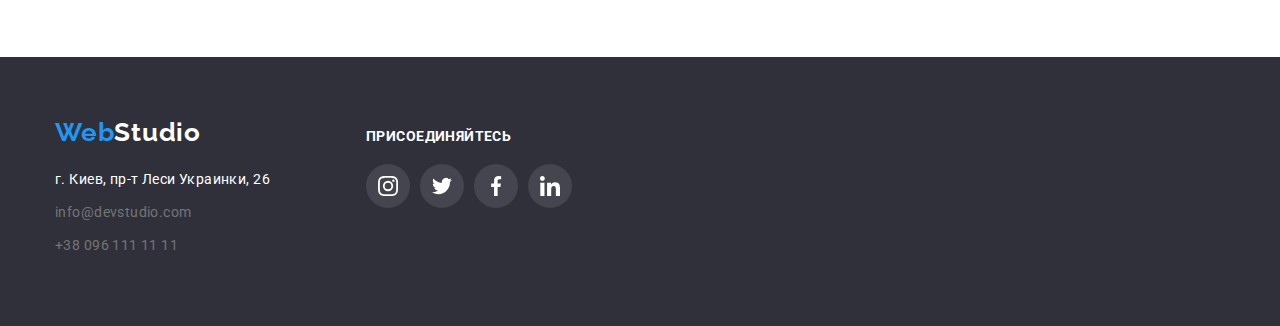
==== commit ecd8021a: "Обновляет portfolio.html" ====
--- a/portfolio.html
+++ b/portfolio.html
@@ -74,14 +74,15 @@
             <li class="item">
               <a class="offers-item-link" href="#">
                 <div class="master-photo">
-                <img src="./images/Laptop.jpg" alt="открытый ноутбук">
-                <div class="portfolio-overlay"></div>
-                </div>
-                      <p class="paragraf-text">
-                        Технокряк это современная площадка распространения коронавируса.
-                        Компании используют эту платформу для цифрового шпионажа и атак 
-                        на защищённые сервера конкурентов. 
-                      </p>
+                  <img src="./images/Laptop.jpg" alt="открытый ноутбук">
+                  <div class="portfolio-overlay">
+                    <p class="paragraf-text">
+                      Технокряк это современная площадка распространения коронавируса.
+                      Компании используют эту платформу для цифрового шпионажа и атак 
+                      на защищённые сервера конкурентов. 
+                    </p>
+                  </div>
+                </div>   
             <div class="offers-info">
                   <h3 class="offers-list">Технокряк</h3>
                   <p class="heading">Веб-сайты</p>
@@ -93,82 +94,86 @@
           <li class="item">
             <a class="offers-item-link" href="#">
               <div class="master-photo">
-              <img src="./images/Bascketball.jpg" alt="прижок баскетболистов">
-                <div class="portfolio-overlay"></div> 
+                <img src="./images/Bascketball.jpg" alt="прижок баскетболистов">
+                  <div class="portfolio-overlay"><p class="paragraf-text">
+                    Технокряк это современная площадка распространения коронавируса.
+                    Компании используют эту платформу для цифрового шпионажа и атак 
+                    на защищённые сервера конкурентов. 
+                  </p>
+                </div> 
               </div>    
+            <div class="offers-info">
+              <h3 class="offers-list">Постер New Orlean vs Golden Star</h3>
+              <p class="heading">Дизайн</p>
+           </div>
+            </a>
+          </li>
+          <li class="item">
+            <a class="offers-item-link" href="#">
+              <div class="master-photo">
+                <img src="./images/Fish.jpg" alt="логотип ресторана">
+                <div class="portfolio-overlay">
+                  <p class="paragraf-text">
+                    Технокряк это современная площадка распространения коронавируса.
+                    Компании используют эту платформу для цифрового шпионажа и атак 
+                    на защищённые сервера конкурентов. 
+                  </p>
+                </div>
+              </div>
+            <div class="offers-info">
+              <h3 class="offers-list">Ресторан Seafood</h3>
+              <p class="heading">Приложение</p>
+            </div>  
+          </a>
+          </li>
+          <li class="item">
+            <a class="offers-item-link" href="#">
+            <div class="master-photo">
+              <img src="./images/Headphone.jpg" alt="наушники">
+                  <div class="portfolio-overlay">
+                    <p class="paragraf-text">
+                    Технокряк это современная площадка распространения коронавируса.
+                    Компании используют эту платформу для цифрового шпионажа и атак 
+                    на защищённые сервера конкурентов. 
+                  </p>
+                  </div>
+              </div>
+            <div class="offers-info">
+              <h3 class="offers-list">Проект Prime</h3>
+              <p class="heading">Маркетинг</p>
+            </div>
+            </a>
+          </li>
+          <li class="item">
+            <a class="offers-item-link" href="#">
+            <div class="master-photo">
+              <img src="./images/Boxes.jpg" alt="две коробочки">
+              <div class="portfolio-overlay">
                 <p class="paragraf-text">
+                Технокряк это современная площадка распространения коронавируса.
+                Компании используют эту платформу для цифрового шпионажа и атак 
+                на защищённые сервера конкурентов. 
+              </p>
+              </div>
+            </div> 
+            <div class="offers-info">
+              <h3 class="offers-list">Проект Boxes</h3>
+              <p class="heading">Приложение</p>
+            </div>
+            </a>
+          </li>
+          <li class="item">
+            <a class="offers-item-link" href="#">
+              <div class="master-photo">
+                <img src="./images/Monitor.jpg" alt="аймак">
+                <div class="portfolio-overlay">
+                  <p class="paragraf-text">
                   Технокряк это современная площадка распространения коронавируса.
                   Компании используют эту платформу для цифрового шпионажа и атак 
                   на защищённые сервера конкурентов. 
-                </p>
-            <div class="offers-info">
-              <h3 class="offers-list">Постер New Orlean vs Golden Star</h3>
-              <p class="heading">Дизайн</p>
-           </div>
-            </a>
-          </li>
-          <li class="item">
-            <a class="offers-item-link" href="#">
-              <div class="master-photo">
-              <img src="./images/Fish.jpg" alt="логотип ресторана">
-              <div class="portfolio-overlay"></div>
-              </div>
-                <p class="paragraf-text">
-                  Технокряк это современная площадка распространения коронавируса.
-                  Компании используют эту платформу для цифрового шпионажа и атак 
-                  на защищённые сервера конкурентов. 
-                </p>
-            <div class="offers-info">
-              <h3 class="offers-list">Ресторан Seafood</h3>
-              <p class="heading">Приложение</p>
-            </div>  
-          </a>
-          </li>
-          <li class="item">
-            <a class="offers-item-link" href="#">
-            <div class="master-photo">
-              <img src="./images/Headphone.jpg" alt="наушники">
-                  <div class="portfolio-overlay"></div>
-              </div>
-                <p class="paragraf-text">
-                  Технокряк это современная площадка распространения коронавируса.
-                  Компании используют эту платформу для цифрового шпионажа и атак 
-                  на защищённые сервера конкурентов. 
-                </p>
-            <div class="offers-info">
-              <h3 class="offers-list">Проект Prime</h3>
-              <p class="heading">Маркетинг</p>
-            </div>
-            </a>
-          </li>
-          <li class="item">
-            <a class="offers-item-link" href="#">
-            <div class="master-photo">
-              <img src="./images/Boxes.jpg" alt="две коробочки">
-              <div class="portfolio-overlay"></div>
-            </div> 
-                <p class="paragraf-text">
-                  Технокряк это современная площадка распространения коронавируса.
-                  Компании используют эту платформу для цифрового шпионажа и атак 
-                  на защищённые сервера конкурентов. 
-                </p>
-            <div class="offers-info">
-              <h3 class="offers-list">Проект Boxes</h3>
-              <p class="heading">Приложение</p>
-            </div>
-            </a>
-          </li>
-          <li class="item">
-            <a class="offers-item-link" href="#">
-              <div class="master-photo">
-                <img src="./images/Monitor.jpg" alt="аймак">
-                <div class="portfolio-overlay"></div>
-              </div>
-                <p class="paragraf-text">
-                  Технокряк это современная площадка распространения коронавируса.
-                  Компании используют эту платформу для цифрового шпионажа и атак 
-                  на защищённые сервера конкурентов. 
-                </p>
+                  </p>
+                </div>
+              </div>
             <div class="offers-info">
               <h3 class="offers-list">Inspiration has no Borders</h3>
               <p class="heading">Веб-сайт</p>
@@ -179,13 +184,14 @@
             <a class="offers-item-link" href="#">
               <div class="master-photo">
                 <img src="./images/Book.jpg" alt="открытая книга">
-                <div class="portfolio-overlay"></div>
-              </div>
-                <p class="paragraf-text">
-                  Технокряк это современная площадка распространения коронавируса.
-                  Компании используют эту платформу для цифрового шпионажа и атак 
-                  на защищённые сервера конкурентов. 
-                </p>
+                <div class="portfolio-overlay">
+                  <p class="paragraf-text">
+                    Технокряк это современная площадка распространения коронавируса.
+                    Компании используют эту платформу для цифрового шпионажа и атак 
+                    на защищённые сервера конкурентов. 
+                  </p>
+                </div>
+              </div>
             <div class="offers-info"> 
               <h3 class="offers-list">Издание Limited Edition</h3>
               <p class="heading">Дизайн</p>
@@ -196,13 +202,14 @@
             <a class="offers-item-link" href="#">
               <div class="master-photo">
                 <img src="./images/Label.jpg" alt="етикетка с логотипом">
-              <div class="portfolio-overlay"></div>
-              </div>
-                <p class="paragraf-text">
-                  Технокряк это современная площадка распространения коронавируса.
-                  Компании используют эту платформу для цифрового шпионажа и атак 
-                  на защищённые сервера конкурентов. 
-                </p>
+                <div class="portfolio-overlay">
+                  <p class="paragraf-text">
+                    Технокряк это современная площадка распространения коронавируса.
+                    Компании используют эту платформу для цифрового шпионажа и атак 
+                    на защищённые сервера конкурентов. 
+                  </p>
+                </div>
+              </div>
             <div class="offers-info">
               <h3 class="offers-list">Проект LAB</h3>
               <p class="heading">Маркетинг</p>
@@ -213,13 +220,14 @@
             <a class="offers-item-link" href="#">
               <div class="master-photo">
                 <img src="./images/LaptopHands.jpg" alt="руки на ноутбуке">
-                <div class="portfolio-overlay"></div>
-              </div>
-                <p class="paragraf-text">
-                  Технокряк это современная площадка распространения коронавируса.
-                  Компании используют эту платформу для цифрового шпионажа и атак 
-                  на защищённые сервера конкурентов. 
-                </p>  
+                <div class="portfolio-overlay">
+                  <p class="paragraf-text">
+                    Технокряк это современная площадка распространения коронавируса.
+                    Компании используют эту платформу для цифрового шпионажа и атак 
+                    на защищённые сервера конкурентов. 
+                  </p> 
+                </div>
+              </div> 
             <div class="offers-info">
               <h3 class="offers-list">Growing Business</h3>
               <p class="heading">Приложение</p>
--- a/css/styles.css
+++ b/css/styles.css
@@ -12,6 +12,9 @@
     --background-hero-color: #C4C4C4;
     --background-hero-footer-color: #2F303A;
     --background-head-color: #FFFFFF;
+
+    --animation-duration: 250ms;
+    --animation-type: linear;
 }          
         /* цвет основного текста (светло-серый)  #757575; */
         /* цвет вторичного текста (заголовки, ближе к черному) #212121; */
@@ -94,10 +97,6 @@
     padding: 0 15px;
 	margin: 0 auto;
 }
-.navigation {
-    display: flex;
-    align-items: center;
-}
 
 .mail-svg {
     margin-right: 10px;
@@ -135,6 +134,11 @@
 }
 
 /* Site-nav */
+.navigation {
+    display: flex;
+    align-items: center;
+}
+
 .site-nav {
     display: flex;
     align-items: center;
@@ -173,6 +177,7 @@
 .header-link{
     position: relative;
     display: block;
+    transition: color var(--animation-duration) var(--animation-type);
 }
 
 .header-link::after {
@@ -189,10 +194,13 @@
     border-radius: 2px;
     background-color: var(--accent-color);
     opacity: 0;
+
+    transition: opacity var(--animation-duration) var(--animation-type);
 }
 .current.header-link:after,
 .header-link:hover:after{
     opacity: 1;
+    
 }
 
 /* Adrress effect */
@@ -757,7 +765,6 @@
 }
 
 .offers-list { 
-    
     display: flex;
     flex-wrap: wrap;
 
@@ -771,9 +778,31 @@
     color: var(--title-text-color);
 } 
 
+/* Оверлей та анімація для карток */
+
+.master-photo {
+    display: inline-block;
+    position: relative;
+    overflow: hidden;
+}
+
+.portfolio-overlay {
+    position: absolute;
+    width: 100%;
+    height: 100%;
+    left: 0;
+    top: 0;
+
+    background-color:var(--accent-color-card);
+
+    transform: translateY(100%);
+}
+
+.item:hover .portfolio-overlay {
+    transform: translateY(0);
+}
+
 .offers-list .item {
-
-    /* position: relative; */
     width: 370px;
 
     outline: 1px solid #eeeeee;
@@ -814,10 +843,6 @@
     padding: 20px 24px;
 }
 
-.img-overlay {
-    position: relative;
-}
-
 /* Card text */
 
 .paragraf-text {
@@ -841,29 +866,12 @@
     opacity: 0;
 }
 
-.item:hover .paragraf-text,
-.item:focus .paragraf-text {
+.master-photo:hover .paragraf-text,
+.master-photo:focus .paragraf-text {
     opacity: 1;
 }
 
-.img-overlay:hover:before,
-.img-overlay:focus:before {
-    
-    opacity: 1;
-} 
-
-.img-overlay:before,
-.img-overlay:focus {
-    display: inline-block;
-    content: '';
-
-    position: absolute;
-    width: 100%;
-    height: 100%;    
-    bottom: 0;
-    background-color: var(--accent-color-card);
-    opacity: 0;
-}
+/* Бекдроп для Студії */
 
 .backdrop {
     position: fixed;
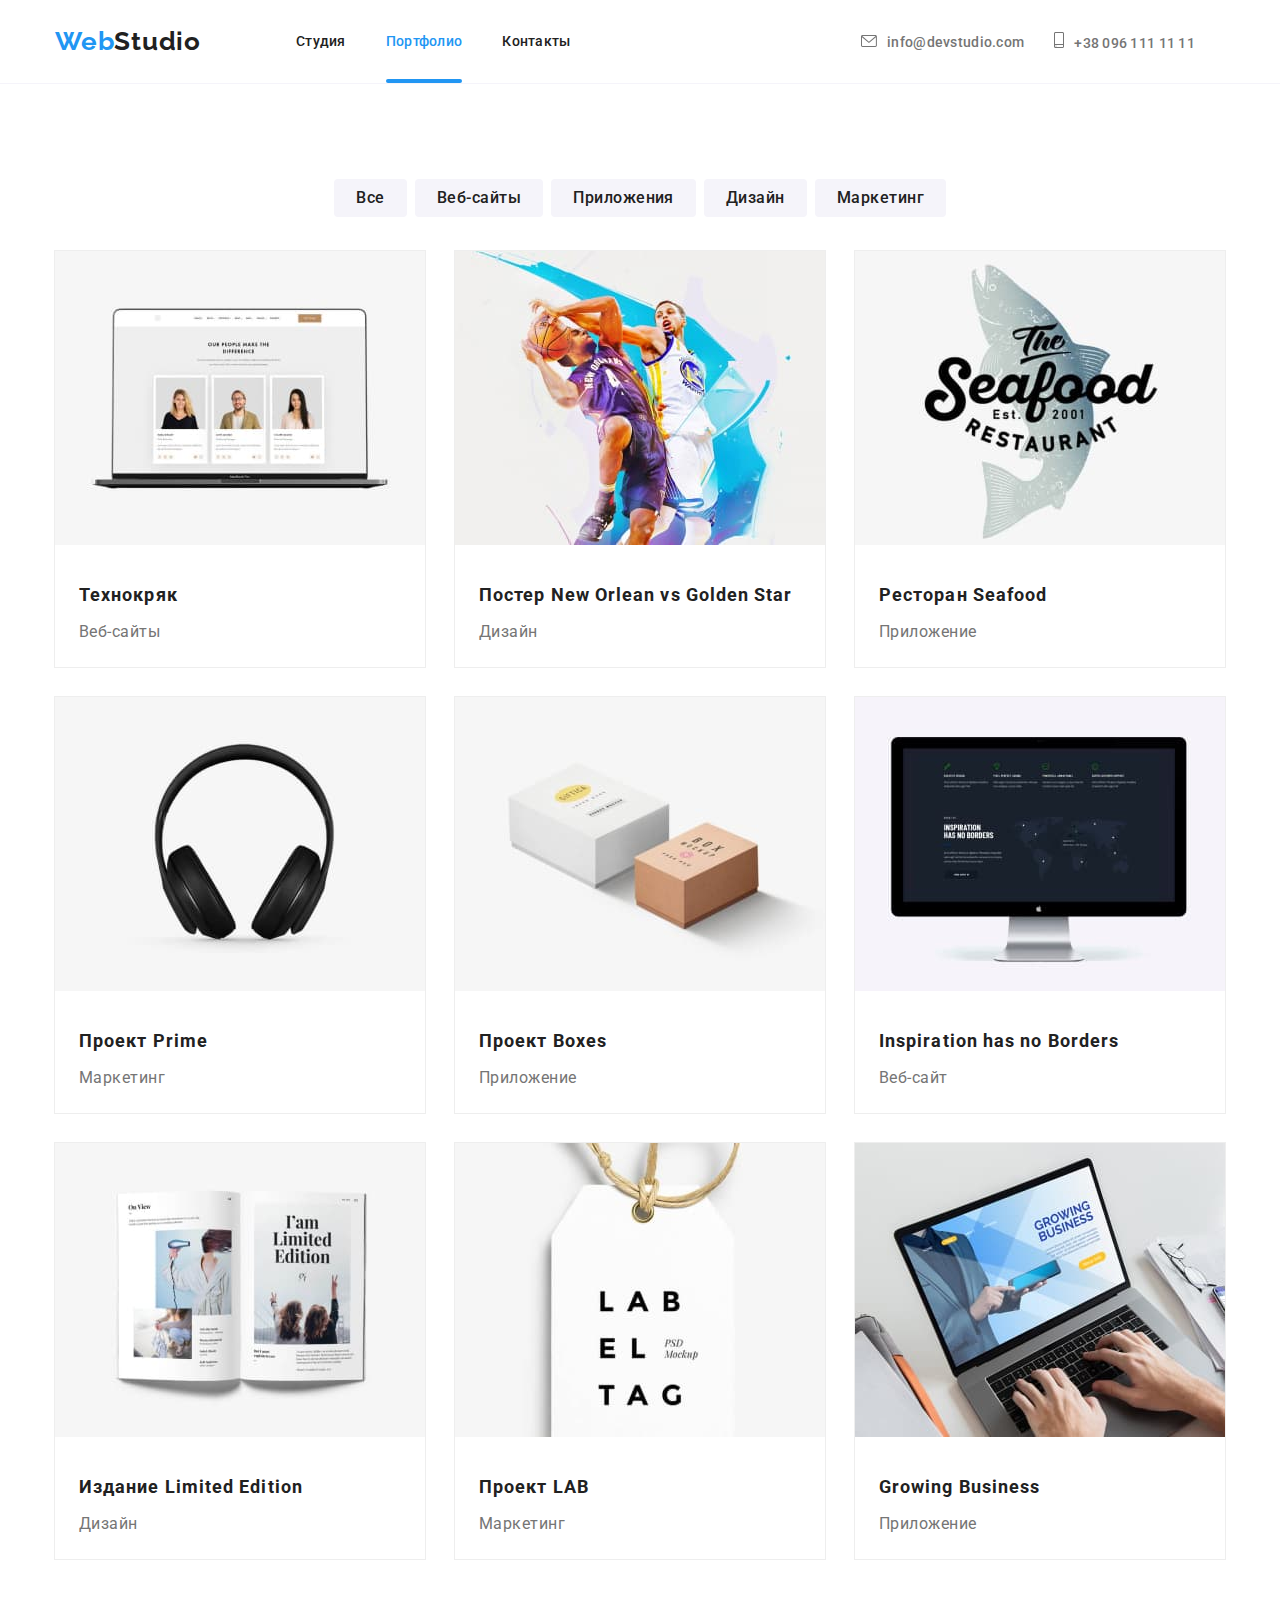
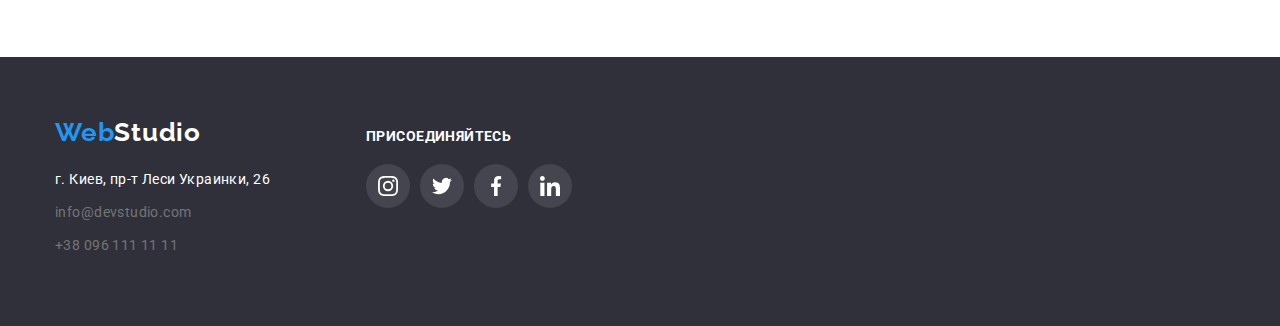
==== commit f5b838d5: "Обновляет portfolio.html" ====
--- a/portfolio.html
+++ b/portfolio.html
@@ -19,15 +19,9 @@
           <a class="logo-blue" href="./index.html">Web<span class="logo-black">Studio</span>
           </a>
             <ul class="site-nav">
-              <li class="item">
-                <a class="header-link" href="./index.html">Студия</a>
-              </li>
-              <li class="item">
-                <a class="header-link current" href="./portfolio.html">Портфолио</a>
-              </li>
-              <li class="item">
-                <a class="header-link" href="#">Контакты</a>
-              </li>
+              <li class="item"><a class="header-link" href="./index.html">Студия</a></li>
+              <li class="item"><a class="header-link current" href="./portfolio.html">Портфолио</a></li>
+              <li class="item"><a class="header-link" href="#">Контакты</a></li>
           </ul>
         </nav>
 
--- a/css/styles.css
+++ b/css/styles.css
@@ -84,6 +84,7 @@
     top: 0;
     left: 0;
     z-index: 1;
+    
     border-bottom: 1px solid var(--background-secondary-color);
 
     background-color: var(--background-head-color);
@@ -95,7 +96,7 @@
 
     width: 1200px;
     padding: 0 15px;
-	margin: 0 auto;
+    margin: 0 auto;
 }
 
 .mail-svg {
@@ -142,9 +143,6 @@
 .site-nav {
     display: flex;
     align-items: center;
-}
-.site-nav .item {
-    display: inline-flex;
 }
 
 .site-nav > .item:not(:last-child) {
@@ -184,7 +182,7 @@
     content: '';
 
     position: absolute;
-    bottom: -10px;
+    bottom: -2px;
     left: 0;
 
     display: block;
@@ -198,9 +196,8 @@
     transition: opacity var(--animation-duration) var(--animation-type);
 }
 .current.header-link:after,
-.header-link:hover:after{
+.header-link:hover:after {
     opacity: 1;
-    
 }
 
 /* Adrress effect */
@@ -210,6 +207,22 @@
     display: flex;
     align-items: center;
     margin-left: auto;
+}
+
+.adrress{
+    position: relative;
+    display: block;
+    transition: color var(--animation-duration) var(--animation-type);
+}
+
+.adrress::after {
+    content: '';
+    opacity: 0;
+    transition: opacity var(--animation-duration) var(--animation-type);
+}
+
+.adrress:hover:after {
+    opacity: 1;
 }
 
 .adrress-header .adrress,
@@ -497,16 +510,10 @@
     text-transform: uppercase;
 }
 
-/* .employment-overlay {
-    display: inline-block;
+.product-overlay {
     position: relative;
-
-    bottom: 0px;
-    width: 100%;
-    height: 20px;
-
-    background-color: #fff;
-} */
+    display: flex;
+}
 
 /* Our-team */
 .team-section {
@@ -795,10 +802,16 @@
 
     background-color:var(--accent-color-card);
 
+    transition: transform var(--animation-duration) var(--animation-type);
+
     transform: translateY(100%);
 }
 
 .item:hover .portfolio-overlay {
+    transform: translateY(0);
+}
+
+.offers-item-link:focus .portfolio-overlay {
     transform: translateY(0);
 }
 
@@ -862,8 +875,6 @@
     font-size: 18px;
     line-height: 1.56;
     letter-spacing: 0.03em;
-
-    opacity: 0;
 }
 
 .master-photo:hover .paragraf-text,
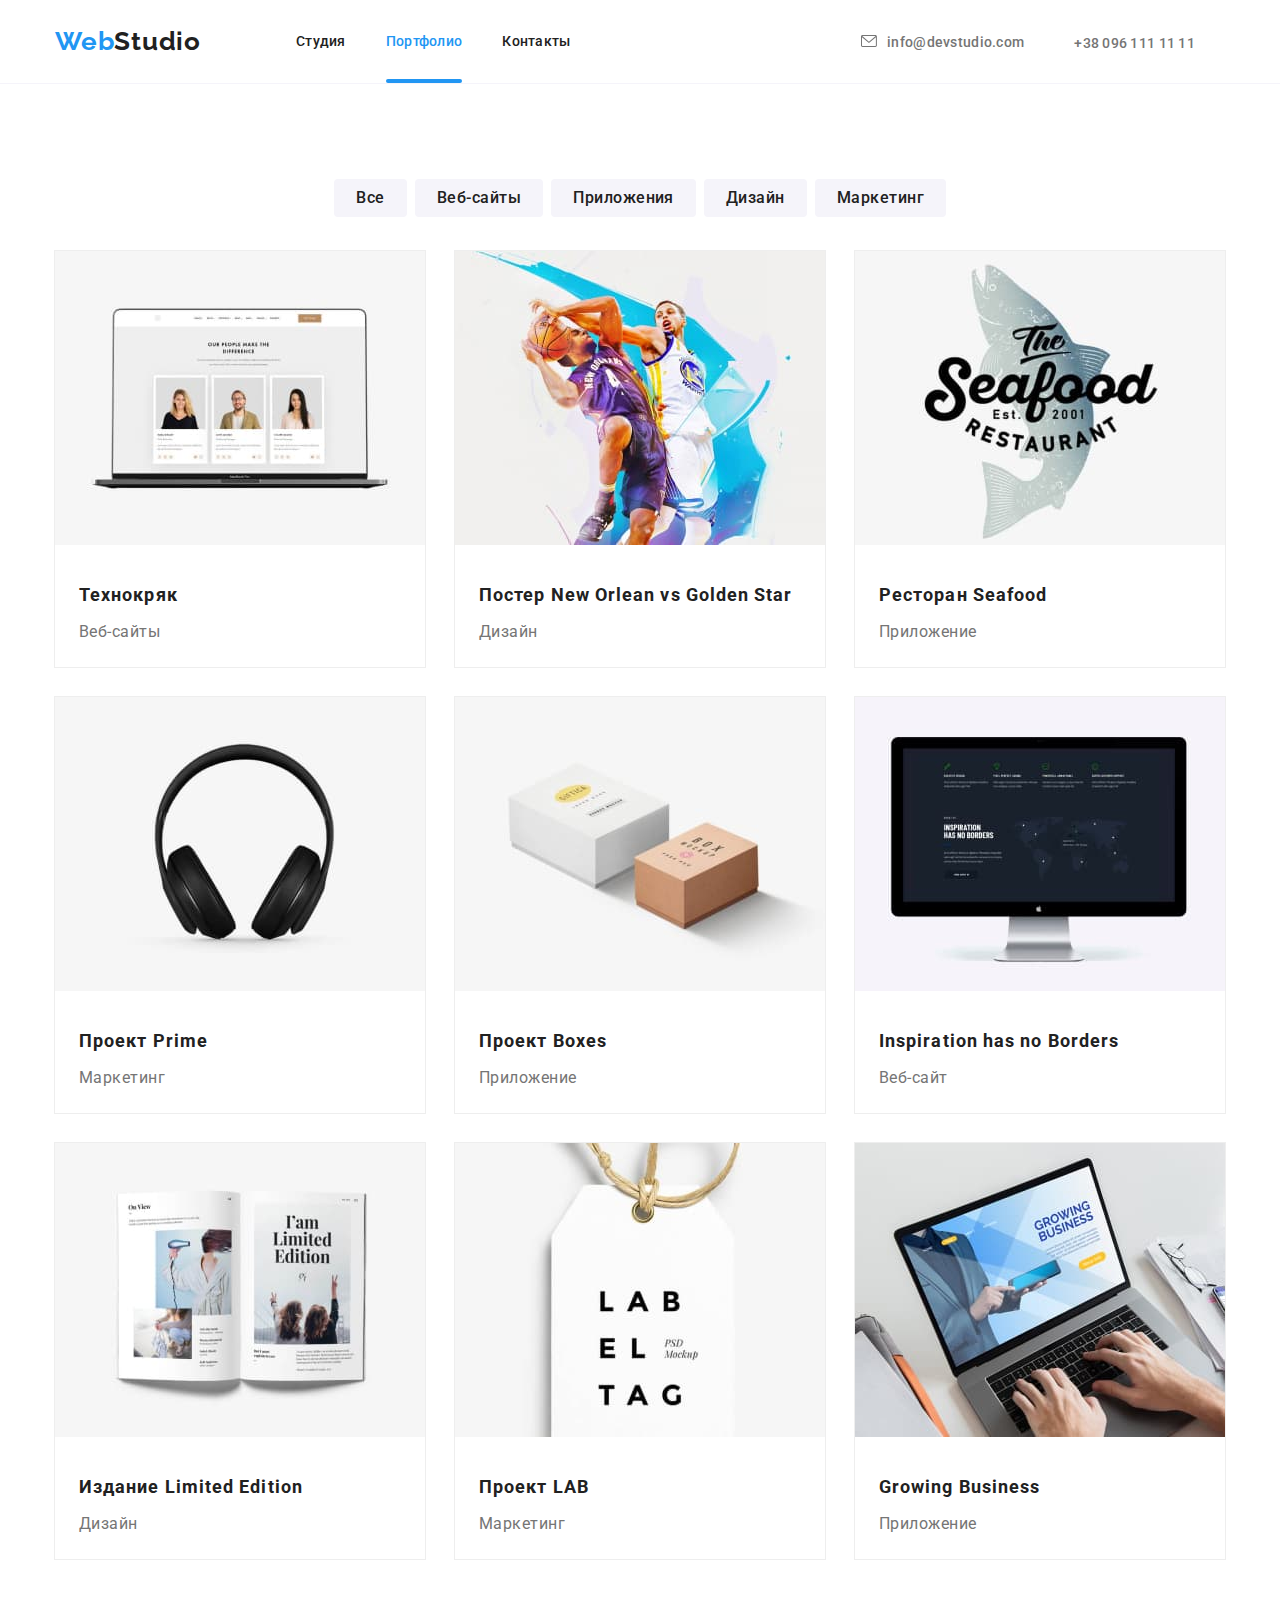
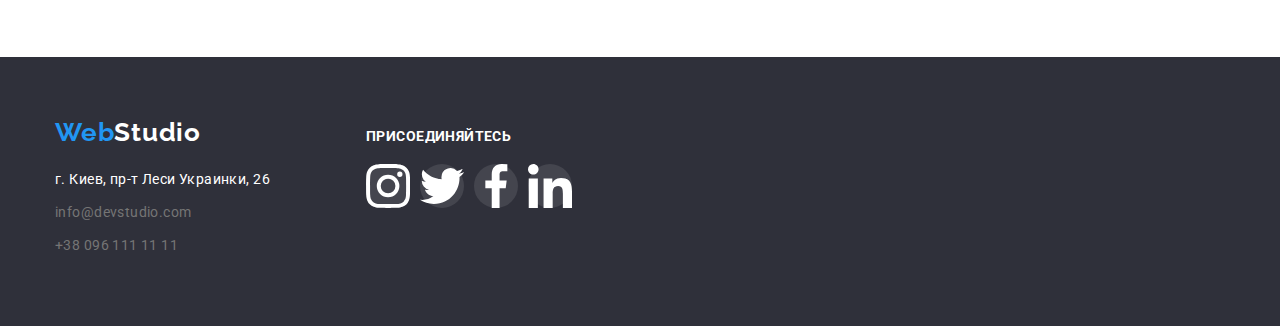
==== commit 1a34ba7a: "Обновляет portfolio.html" ====
--- a/portfolio.html
+++ b/portfolio.html
@@ -27,12 +27,12 @@
 
         <ul class="adrress-header">
           <li class="mail-link"><a class="adrress" href="mailto:info@example.com">
-            <svg class="mail-svg">
+            <svg class="mail-svg" width="16px" height="12px">
               <use href="./images/symbol-defs.svg#envelope"></use>
             </svg>info@devstudio.com</a></li>
           <li class="mail-link"><a class="adrress" href="tel:+380991111111">
-            <svg class="phone-svg">
-              <use href="./images/symbol-defs.svg#smartphone"></use>
+            <svg class="phone-svg" width="10" height="16">
+              <use href="./images/symbol-defs.svg#smartphone-2"></use>
             </svg>+38 096 111 11 11</a></li>
       </ul>
       </div>
--- a/css/styles.css
+++ b/css/styles.css
@@ -14,7 +14,7 @@
     --background-head-color: #FFFFFF;
 
     --animation-duration: 250ms;
-    --animation-type: linear;
+    --animation-type: cubic-bezier(0.4, 0, 0.2, 1);
 }          
         /* цвет основного текста (светло-серый)  #757575; */
         /* цвет вторичного текста (заголовки, ближе к черному) #212121; */
@@ -99,16 +99,13 @@
     margin: 0 auto;
 }
 
-.mail-svg {
-    margin-right: 10px;
-    width: 16px;
-    height: 12px;
-}
+.mail-svg,
 .phone-svg {
     margin-right: 10px;
-    width: 10px;
-    height: 16px;
-}
+}
+/* .phone-svg {
+    margin-right: 10px;
+} */
 
 .adrress:focus {
     fill: var(--accent-color)
@@ -304,9 +301,6 @@
     background-position: center;
     background-repeat: no-repeat;
     margin: 0 auto;
-    
-    
-
 }
 
 .hero-title {
@@ -343,6 +337,11 @@
     border: none;
     color: var(--hero-text-color); 
     background-color: var(--accent-color);
+
+    /* transition-property: background-color;
+    transition-duration: var(--animation-duration); 
+    transition-timing-function: var(--animation-type); */
+    transition: background-color var(--animation-duration) var(--animation-type);
 }
 
 .button:hover,
@@ -587,11 +586,11 @@
 
     background-color: #FFFFFF;
     color: var(--icon-main-color);
+
+    transition: background-color var(--animation-duration) var(--animation-type)
 }
 
 .icon-social {
-    width: 20px;
-    height: 20px;
     fill: currentColor;
 }
 .position{
@@ -621,7 +620,9 @@
 
 .client-icon {
     display: flex;
+    justify-content: space-around;
     padding-bottom: 94px;
+    
 }
 
 .list {
@@ -633,6 +634,8 @@
 }
 
 .client-container {
+    width: 170px;
+    height: 90px;
     margin-right: 30px;
 }
 .client-link:focus,
@@ -642,20 +645,26 @@
 }
 
 .client-link {
-    display: block;
-    width: 170px;
-    height: 90px;
+    display: inline-flex;
+    justify-content: center;
+    align-items: center;
+    width: 100%;
+    height: 100%;
     border: 1px solid #afb1b8;
     border-radius: 4px;
-    color: var(--icon-main-color);
     fill: var(--icon-main-color);
+    
+
+    transition-property: var(--accent-color);
+
+    transition-timing-function: var(--animation-type);
 }
 
 .client-svg1 {
-    width: 44px;
-    height: 49px;
-    margin: 20px 63px;
-}
+    
+    /* fill: currentColor; */
+}
+
 /* Футер */
 
 .footer-apendix {
@@ -712,6 +721,8 @@
 
     background-color: rgba(255, 255, 255, 0.1);
     color: var(--hero-text-color);
+
+    transition: background-color var(--animation-duration) var(--animation-type)
 }
 
 
@@ -751,6 +762,10 @@
 
     color: var(--title-text-color);
     background-color: var(--background-secondary-color);
+
+    transition-property: background-color;
+    transition-duration: var(--animation-duration); 
+    transition-timing-function: var(--animation-type);
 }
 
 .filter-btn:hover,
@@ -921,13 +936,20 @@
     border-radius: 50%;
     border: 1px solid rgba(0, 0, 0, 0.1);
     background-color: var(--background-head-color);
+    
     display: flex;
     justify-content: center;
     align-items: center;
 }
 
 .icon-modal-close {
-    width: 11px;
-    height: 11px;
-}
-
+    fill: currentColor;
+    /* width: 11px;
+    height: 11px; */
+}
+
+/* .icon-modal-close:hover,
+.icon-modal-close:focus {
+    fill: var(--accent-color);
+} */
+
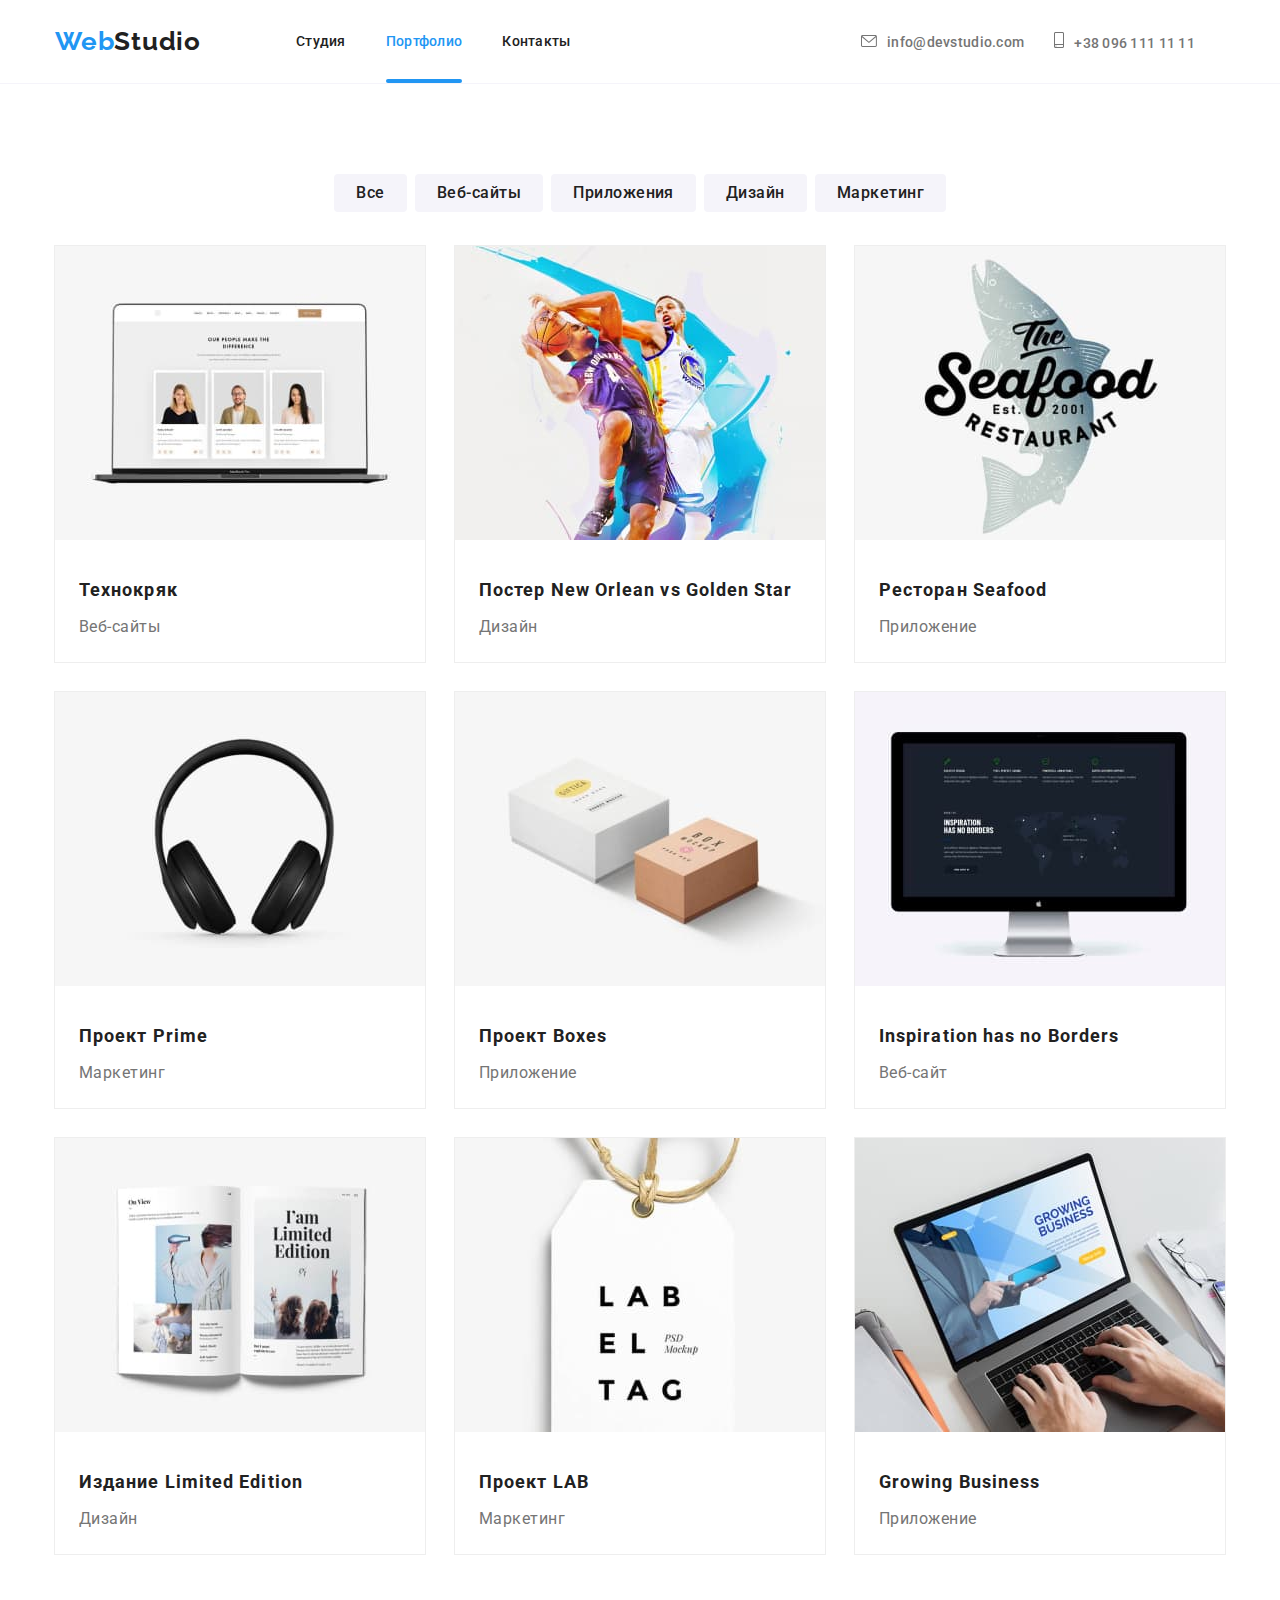
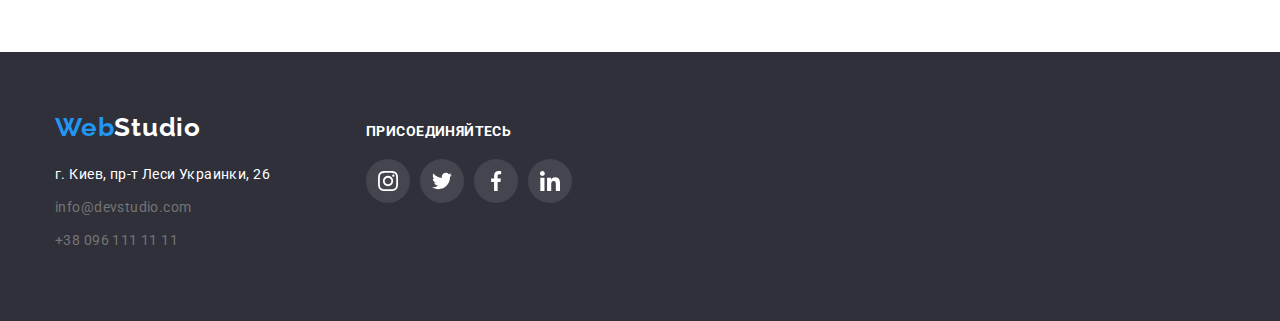
==== commit 058f2f97: "Обновляет portfolio.html" ====
--- a/portfolio.html
+++ b/portfolio.html
@@ -28,20 +28,20 @@
         <ul class="adrress-header">
           <li class="mail-link"><a class="adrress" href="mailto:info@example.com">
             <svg class="mail-svg" width="16px" height="12px">
-              <use href="./images/symbol-defs.svg#envelope"></use>
+              <use href="./images/symbol-defs.svg#envelope-2"></use>
             </svg>info@devstudio.com</a></li>
           <li class="mail-link"><a class="adrress" href="tel:+380991111111">
             <svg class="phone-svg" width="10" height="16">
-              <use href="./images/symbol-defs.svg#smartphone-2"></use>
+              <use href="./images/symbol-defs.svg#smartphone"></use>
             </svg>+38 096 111 11 11</a></li>
       </ul>
       </div>
     </header>
 
     <main>
+
       <!--Кнопки-->
       <section class="portfolio">
-
           <h2 class="visually-hidden">Портфоліо</h2>
             <ul class="filter-item">
               <li class="filter-list">
@@ -69,7 +69,7 @@
               <a class="offers-item-link" href="#">
                 <div class="master-photo">
                   <img src="./images/Laptop.jpg" alt="открытый ноутбук">
-                  <div class="portfolio-overlay">
+                   <div class="portfolio-overlay">
                     <p class="paragraf-text">
                       Технокряк это современная площадка распространения коронавируса.
                       Компании используют эту платформу для цифрового шпионажа и атак 
@@ -77,35 +77,52 @@
                     </p>
                   </div>
                 </div>   
-            <div class="offers-info">
+              <div class="offers-info">
                   <h3 class="offers-list">Технокряк</h3>
                   <p class="heading">Веб-сайты</p>
-                
-            </div>
-          
+              </div>
             </a>
             </li>
-          <li class="item">
-            <a class="offers-item-link" href="#">
-              <div class="master-photo">
-                <img src="./images/Bascketball.jpg" alt="прижок баскетболистов">
-                  <div class="portfolio-overlay"><p class="paragraf-text">
-                    Технокряк это современная площадка распространения коронавируса.
-                    Компании используют эту платформу для цифрового шпионажа и атак 
-                    на защищённые сервера конкурентов. 
-                  </p>
-                </div> 
-              </div>    
-            <div class="offers-info">
-              <h3 class="offers-list">Постер New Orlean vs Golden Star</h3>
-              <p class="heading">Дизайн</p>
-           </div>
+            <li class="item">
+              <a class="offers-item-link" href="#">
+                <div class="master-photo">
+                  <img src="./images/Bascketball.jpg" alt="прижок баскетболистов">
+                    <div class="portfolio-overlay">
+                      <p class="paragraf-text">
+                        Технокряк это современная площадка распространения коронавируса.
+                        Компании используют эту платформу для цифрового шпионажа и атак 
+                        на защищённые сервера конкурентов. 
+                      </p>
+                  </div> 
+                </div>    
+              <div class="offers-info">
+                <h3 class="offers-list">Постер New Orlean vs Golden Star</h3>
+                <p class="heading">Дизайн</p>
+            </div>
             </a>
           </li>
           <li class="item">
             <a class="offers-item-link" href="#">
               <div class="master-photo">
                 <img src="./images/Fish.jpg" alt="логотип ресторана">
+                  <div class="portfolio-overlay">
+                    <p class="paragraf-text">
+                      Технокряк это современная площадка распространения коронавируса.
+                      Компании используют эту платформу для цифрового шпионажа и атак 
+                      на защищённые сервера конкурентов. 
+                    </p>
+                  </div>
+              </div>
+            <div class="offers-info">
+              <h3 class="offers-list">Ресторан Seafood</h3>
+              <p class="heading">Приложение</p>
+            </div>  
+          </a>
+          </li>
+          <li class="item">
+            <a class="offers-item-link" href="#">
+            <div class="master-photo">
+              <img src="./images/Headphone.jpg" alt="наушники">
                 <div class="portfolio-overlay">
                   <p class="paragraf-text">
                     Технокряк это современная площадка распространения коронавируса.
@@ -113,25 +130,7 @@
                     на защищённые сервера конкурентов. 
                   </p>
                 </div>
-              </div>
-            <div class="offers-info">
-              <h3 class="offers-list">Ресторан Seafood</h3>
-              <p class="heading">Приложение</p>
-            </div>  
-          </a>
-          </li>
-          <li class="item">
-            <a class="offers-item-link" href="#">
-            <div class="master-photo">
-              <img src="./images/Headphone.jpg" alt="наушники">
-                  <div class="portfolio-overlay">
-                    <p class="paragraf-text">
-                    Технокряк это современная площадка распространения коронавируса.
-                    Компании используют эту платформу для цифрового шпионажа и атак 
-                    на защищённые сервера конкурентов. 
-                  </p>
-                  </div>
-              </div>
+            </div>
             <div class="offers-info">
               <h3 class="offers-list">Проект Prime</h3>
               <p class="heading">Маркетинг</p>
@@ -142,49 +141,49 @@
             <a class="offers-item-link" href="#">
             <div class="master-photo">
               <img src="./images/Boxes.jpg" alt="две коробочки">
-              <div class="portfolio-overlay">
-                <p class="paragraf-text">
-                Технокряк это современная площадка распространения коронавируса.
-                Компании используют эту платформу для цифрового шпионажа и атак 
-                на защищённые сервера конкурентов. 
-              </p>
-              </div>
-            </div> 
-            <div class="offers-info">
-              <h3 class="offers-list">Проект Boxes</h3>
-              <p class="heading">Приложение</p>
-            </div>
-            </a>
-          </li>
-          <li class="item">
-            <a class="offers-item-link" href="#">
-              <div class="master-photo">
-                <img src="./images/Monitor.jpg" alt="аймак">
-                <div class="portfolio-overlay">
-                  <p class="paragraf-text">
-                  Технокряк это современная площадка распространения коронавируса.
-                  Компании используют эту платформу для цифрового шпионажа и атак 
-                  на защищённые сервера конкурентов. 
-                  </p>
-                </div>
-              </div>
-            <div class="offers-info">
-              <h3 class="offers-list">Inspiration has no Borders</h3>
-              <p class="heading">Веб-сайт</p>
-            </div>  
-          </a>
-          </li>
-          <li class="item">
-            <a class="offers-item-link" href="#">
-              <div class="master-photo">
-                <img src="./images/Book.jpg" alt="открытая книга">
                 <div class="portfolio-overlay">
                   <p class="paragraf-text">
                     Технокряк это современная площадка распространения коронавируса.
                     Компании используют эту платформу для цифрового шпионажа и атак 
                     на защищённые сервера конкурентов. 
                   </p>
-                </div>
+              </div>
+            </div> 
+            <div class="offers-info">
+              <h3 class="offers-list">Проект Boxes</h3>
+              <p class="heading">Приложение</p>
+            </div>
+            </a>
+          </li>
+          <li class="item">
+            <a class="offers-item-link" href="#">
+              <div class="master-photo">
+                <img src="./images/Monitor.jpg" alt="аймак">
+                  <div class="portfolio-overlay">
+                    <p class="paragraf-text">
+                    Технокряк это современная площадка распространения коронавируса.
+                    Компании используют эту платформу для цифрового шпионажа и атак 
+                    на защищённые сервера конкурентов. 
+                    </p>
+                  </div>
+              </div>
+            <div class="offers-info">
+              <h3 class="offers-list">Inspiration has no Borders</h3>
+              <p class="heading">Веб-сайт</p>
+            </div>  
+          </a>
+          </li>
+          <li class="item">
+            <a class="offers-item-link" href="#">
+              <div class="master-photo">
+                <img src="./images/Book.jpg" alt="открытая книга">
+                  <div class="portfolio-overlay">
+                    <p class="paragraf-text">
+                      Технокряк это современная площадка распространения коронавируса.
+                      Компании используют эту платформу для цифрового шпионажа и атак 
+                      на защищённые сервера конкурентов. 
+                    </p>
+                  </div>
               </div>
             <div class="offers-info"> 
               <h3 class="offers-list">Издание Limited Edition</h3>
@@ -196,13 +195,13 @@
             <a class="offers-item-link" href="#">
               <div class="master-photo">
                 <img src="./images/Label.jpg" alt="етикетка с логотипом">
-                <div class="portfolio-overlay">
-                  <p class="paragraf-text">
-                    Технокряк это современная площадка распространения коронавируса.
-                    Компании используют эту платформу для цифрового шпионажа и атак 
-                    на защищённые сервера конкурентов. 
-                  </p>
-                </div>
+                  <div class="portfolio-overlay">
+                    <p class="paragraf-text">
+                      Технокряк это современная площадка распространения коронавируса.
+                      Компании используют эту платформу для цифрового шпионажа и атак 
+                      на защищённые сервера конкурентов. 
+                    </p>
+                  </div>
               </div>
             <div class="offers-info">
               <h3 class="offers-list">Проект LAB</h3>
@@ -214,12 +213,12 @@
             <a class="offers-item-link" href="#">
               <div class="master-photo">
                 <img src="./images/LaptopHands.jpg" alt="руки на ноутбуке">
-                <div class="portfolio-overlay">
-                  <p class="paragraf-text">
-                    Технокряк это современная площадка распространения коронавируса.
-                    Компании используют эту платформу для цифрового шпионажа и атак 
-                    на защищённые сервера конкурентов. 
-                  </p> 
+                  <div class="portfolio-overlay">
+                    <p class="paragraf-text">
+                      Технокряк это современная площадка распространения коронавируса.
+                      Компании используют эту платформу для цифрового шпионажа и атак 
+                      на защищённые сервера конкурентов. 
+                    </p> 
                 </div>
               </div> 
             <div class="offers-info">
@@ -232,6 +231,7 @@
       </div>
       </section>
     </main>
+
     <!--Футер-->
     <footer class="footer">
       <div class="container position">
@@ -253,22 +253,22 @@
           <p class="footer-apendix">Присоединяйтесь</p>
           <ul class="socials-link svg-list">
             <li class="roster"><a class="master-social" href="https://www.instagram.com">
-              <svg class="icon-social"><use href="./images/symbol-defs.svg#instagram"></use>
+              <svg class="icon-social" width="20px" height="20px"><use href="./images/symbol-defs.svg#instagram"></use>
               </svg>
             </a>
             </li>
             <li class="roster"><a class="master-social" href="https://twitter.com">
-              <svg class="icon-social"><use href="./images/symbol-defs.svg#twitter"></use>
+              <svg class="icon-social" width="20px" height="20px"><use href="./images/symbol-defs.svg#twitter"></use>
               </svg>
             </a>
           </li>
             <li class="roster"><a class="master-social" href="https://www.facebook.com">
-              <svg class="icon-social"><use href="./images/symbol-defs.svg#facebook"></use>
+              <svg class="icon-social" width="20px" height="20px"><use href="./images/symbol-defs.svg#facebook"></use>
               </svg>
             </a>
           </li>
             <li class="roster"><a class="master-social" href="https://www.linkedin.com">
-              <svg class="icon-social"><use href="./images/symbol-defs.svg#linkedin"></use>
+              <svg class="icon-social" width="20px" height="20px"><use href="./images/symbol-defs.svg#linkedin"></use>
               </svg>
             </a>
           </li>
@@ -277,12 +277,5 @@
       </div>
       
     </footer>
-    <script>
-      const { height: pageHeaderHeight } = document
-        .querySelector(".page-header")
-        .getBoundingClientRect();
-
-      document.body.style.paddingTop = `${pageHeaderHeight}px`;
-    </script>
   </body>
 </html>